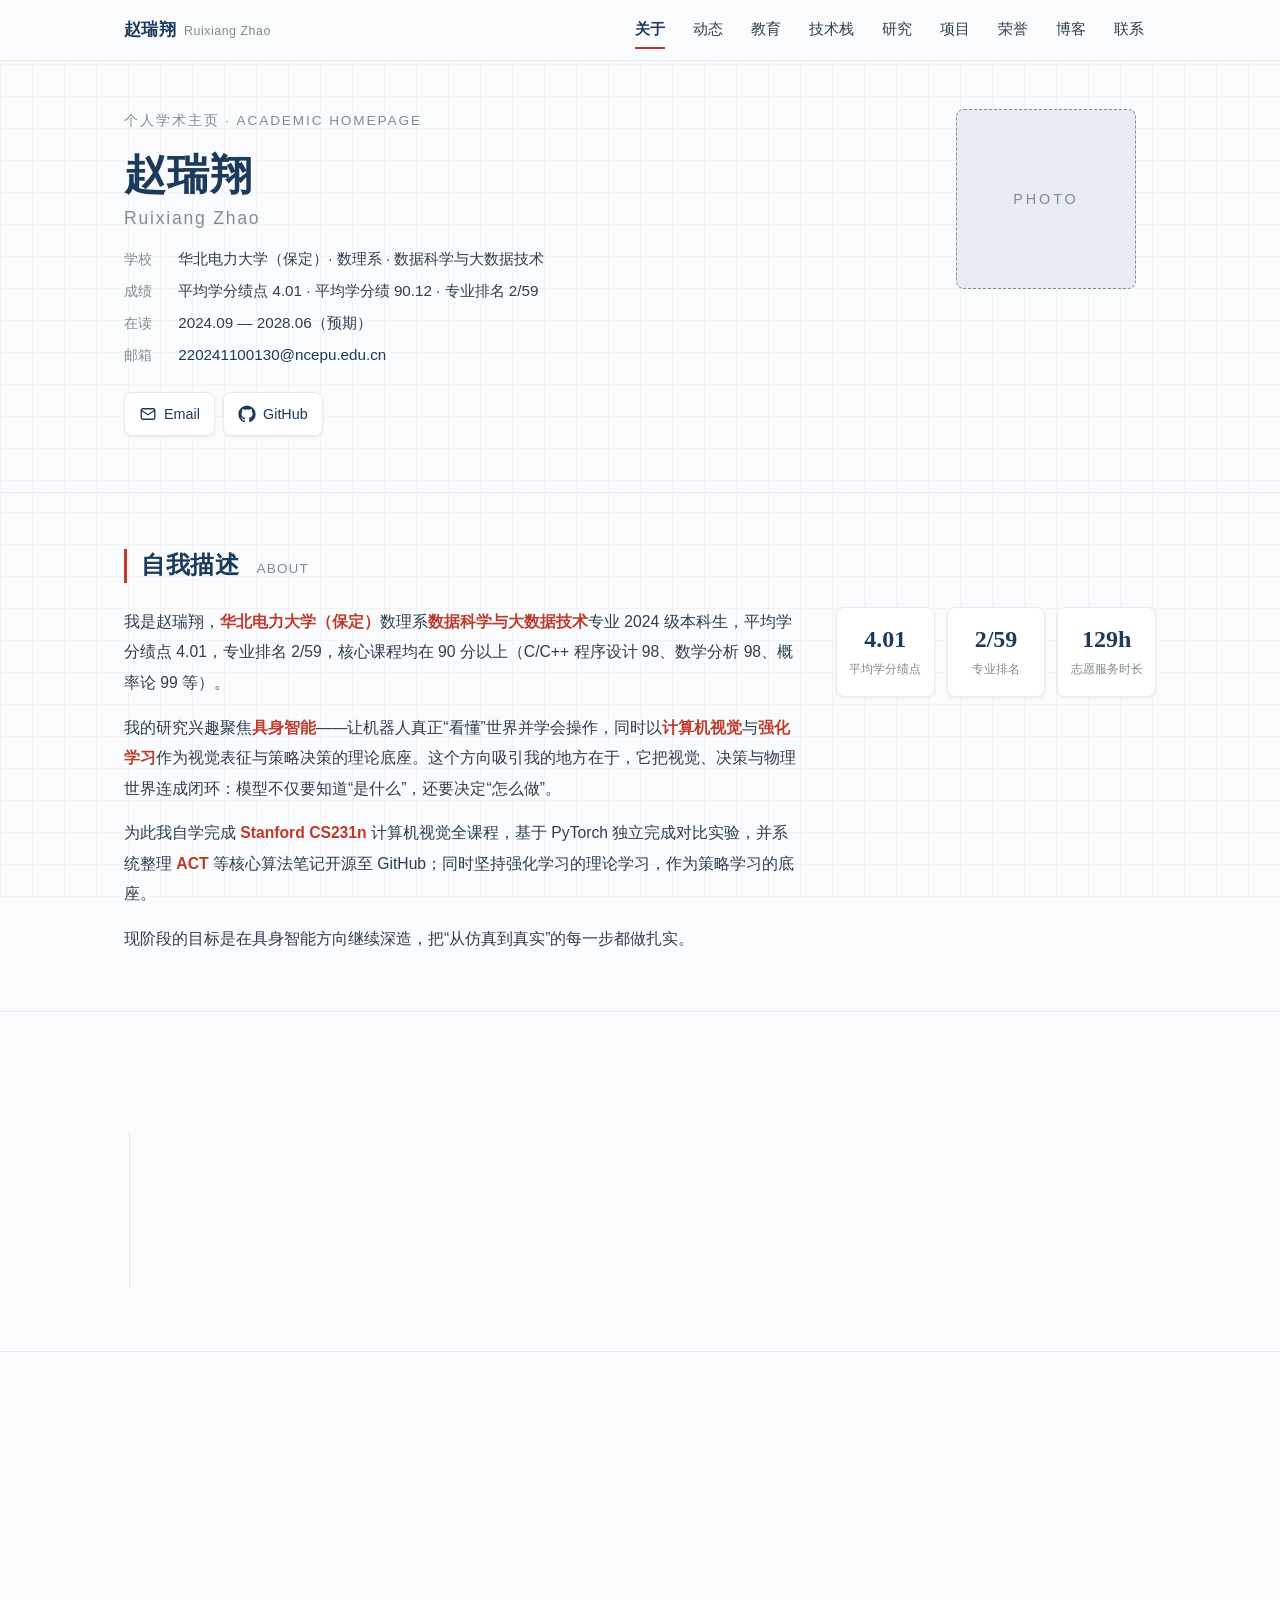
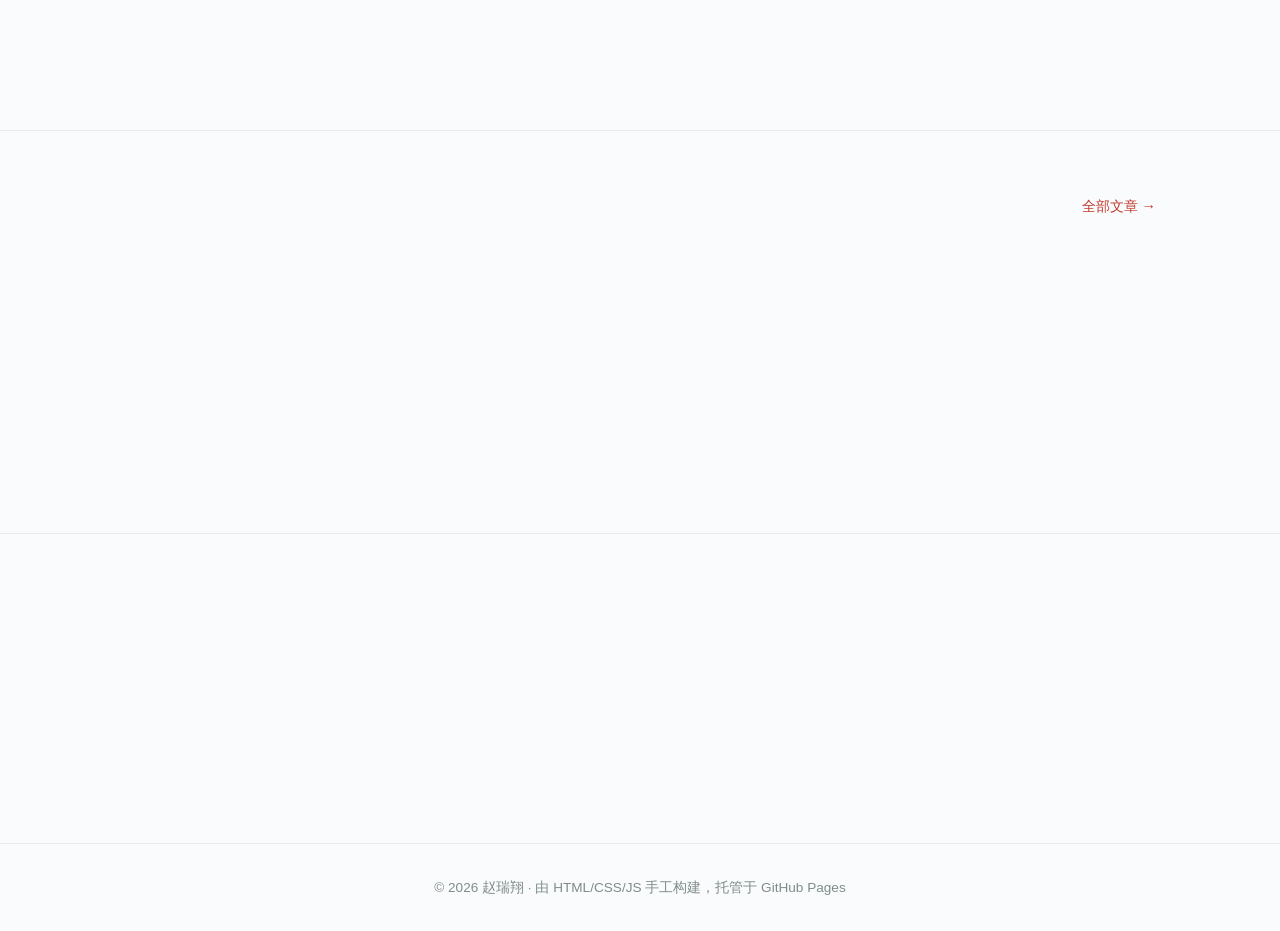
==== index.html @ b62f55d9 "move site to repo root" ====
<!DOCTYPE html>
<html lang="zh-CN">
<head>
  <meta charset="UTF-8">
  <meta http-equiv="Content-Security-Policy" content="default-src 'self'; script-src 'self'; style-src 'self' https://fonts.googleapis.com; font-src 'self' https://fonts.gstatic.com; img-src 'self' data:; connect-src 'self'; base-uri 'self'; form-action 'self'">
  <meta name="viewport" content="width=device-width, initial-scale=1.0">
  <title>赵瑞翔 · 个人学术主页</title>
  <meta name="description" content="赵瑞翔的个人学术主页：具身智能、计算机视觉与强化学习方向，华北电力大学（保定）数据科学与大数据技术。">
  <meta name="theme-color" content="#FAFBFC">
  <link rel="icon" href="favicon.svg" type="image/svg+xml">
  <link rel="preconnect" href="https://fonts.googleapis.com">
  <link rel="preconnect" href="https://fonts.gstatic.com" crossorigin>
  <link href="https://fonts.googleapis.com/css2?family=Noto+Serif+SC:wght@500;700&family=Inter:wght@400;500;600&family=JetBrains+Mono:wght@400;500&display=swap" rel="stylesheet">
  <link rel="stylesheet" href="css/style.css">
</head>
<body>

  <a class="skip-link" href="#main">跳到主要内容</a>

  <!-- 顶栏导航（吸顶） -->
  <header class="nav">
    <div class="container nav__inner">
      <a class="nav__brand" href="#home">赵瑞翔<span class="nav__brand-en">Ruixiang Zhao</span></a>
      <button class="nav__toggle" aria-label="打开菜单" aria-expanded="false" aria-controls="nav-links">
        <span class="nav__toggle-bar"></span>
        <span class="nav__toggle-bar"></span>
        <span class="nav__toggle-bar"></span>
      </button>
      <nav class="nav__links" id="nav-links" aria-label="主导航">
        <a href="#about" class="is-active">关于</a>
        <a href="#news">动态</a>
        <a href="#education">教育</a>
        <a href="#techstack">技术栈</a>
        <a href="#research">研究</a>
        <a href="#projects">项目</a>
        <a href="#honors">荣誉</a>
        <a href="blog.html">博客</a>
        <a href="#contact">联系</a>
      </nav>
    </div>
  </header>

  <main id="main">
    <!-- Hero / 页首 -->
    <section id="home" class="hero">
      <div class="container hero__grid">
        <div class="hero__main">
          <p class="hero__eyebrow">个人学术主页 · Academic Homepage</p>
          <h1 class="hero__name">赵瑞翔<span class="hero__name-en">Ruixiang Zhao</span></h1>
          <dl class="hero__facts">
            <div><dt>学校</dt><dd>华北电力大学（保定）· 数理系 · 数据科学与大数据技术</dd></div>
            <div><dt>成绩</dt><dd>平均学分绩点 4.01 · 平均学分绩 90.12 · 专业排名 2/59</dd></div>
            <div><dt>在读</dt><dd>2024.09 — 2028.06（预期）</dd></div>
            <div><dt>邮箱</dt><dd><a href="mailto:220241100130@ncepu.edu.cn">220241100130@ncepu.edu.cn</a></dd></div>
          </dl>
          <ul class="hero__links" aria-label="外部链接">
            <li><a href="mailto:220241100130@ncepu.edu.cn" aria-label="邮箱">
              <svg viewBox="0 0 24 24" width="18" height="18" fill="none" stroke="currentColor" stroke-width="1.8" stroke-linecap="round" stroke-linejoin="round" aria-hidden="true"><rect x="3" y="5" width="18" height="14" rx="2"/><path d="m3 7 9 6 9-6"/></svg>
              <span>Email</span></a></li>
            <li><a href="https://github.com/yourname" target="_blank" rel="noopener" aria-label="GitHub">
              <svg viewBox="0 0 24 24" width="18" height="18" fill="currentColor" aria-hidden="true"><path d="M12 .5A11.5 11.5 0 0 0 .5 12a11.5 11.5 0 0 0 7.86 10.93c.58.1.79-.25.79-.56v-2c-3.2.7-3.87-1.54-3.87-1.54-.53-1.33-1.28-1.69-1.28-1.69-1.05-.72.08-.7.08-.7 1.16.08 1.77 1.19 1.77 1.19 1.03 1.77 2.7 1.26 3.36.96.1-.75.4-1.26.73-1.55-2.55-.29-5.23-1.28-5.23-5.68 0-1.26.45-2.28 1.19-3.09-.12-.29-.52-1.46.11-3.05 0 0 .97-.31 3.18 1.18a11 11 0 0 1 5.8 0c2.2-1.49 3.17-1.18 3.17-1.18.63 1.59.23 2.76.11 3.05.74.81 1.19 1.83 1.19 3.09 0 4.41-2.69 5.38-5.25 5.67.41.36.78 1.05.78 2.12v3.14c0 .31.2.67.8.56A11.5 11.5 0 0 0 23.5 12 11.5 11.5 0 0 0 12 .5Z"/></svg>
              <span>GitHub</span></a></li>
          </ul>
        </div>
        <div class="hero__side">
          <div class="hero__avatar" role="img" aria-label="头像占位">
            <span>PHOTO</span>
          </div>
        </div>
      </div>
    </section>

    <!-- About 自我描述 -->
    <section id="about" class="section">
      <div class="container">
        <h2 class="section__title">自我描述 <span class="section__title-en">About</span></h2>
        <div class="about">
          <div class="about__text">
            <p>我是赵瑞翔，<strong>华北电力大学（保定）</strong>数理系<strong>数据科学与大数据技术</strong>专业 2024 级本科生，平均学分绩点 4.01，专业排名 2/59，核心课程均在 90 分以上（C/C++ 程序设计 98、数学分析 98、概率论 99 等）。</p>
            <p>我的研究兴趣聚焦<strong>具身智能</strong>——让机器人真正“看懂”世界并学会操作，同时以<strong>计算机视觉</strong>与<strong>强化学习</strong>作为视觉表征与策略决策的理论底座。这个方向吸引我的地方在于，它把视觉、决策与物理世界连成闭环：模型不仅要知道“是什么”，还要决定“怎么做”。</p>
            <p>为此我自学完成 <strong>Stanford CS231n</strong> 计算机视觉全课程，基于 PyTorch 独立完成对比实验，并系统整理 <strong>ACT</strong> 等核心算法笔记开源至 GitHub；同时坚持强化学习的理论学习，作为策略学习的底座。</p>
            <p>现阶段的目标是在具身智能方向继续深造，把“从仿真到真实”的每一步都做扎实。</p>
          </div>
          <dl class="about__stats" aria-label="数据亮点">
            <div class="about__stat">
              <dt>4.01</dt>
              <dd>平均学分绩点</dd>
            </div>
            <div class="about__stat">
              <dt>2/59</dt>
              <dd>专业排名</dd>
            </div>
            <div class="about__stat">
              <dt>129h</dt>
              <dd>志愿服务时长</dd>
            </div>
          </dl>
        </div>
      </div>
    </section>

    <!-- News 动态 -->
    <section id="news" class="section">
      <div class="container">
        <h2 class="section__title">动态 <span class="section__title-en">News</span></h2>
        <ol class="news">
          <li class="news__item">
            <time class="news__time" datetime="2026-05">2026.05</time>
            <p class="news__text">开始具身智能方向系统学习，整理 ACT 等核心算法笔记并开源</p>
          </li>
          <li class="news__item">
            <time class="news__time" datetime="2026-05">2026.05</time>
            <p class="news__text">完成 MNIST 神经网络 vs ViT 数据增强策略对比研究</p>
          </li>
          <li class="news__item">
            <time class="news__time" datetime="2026-05">2026.05</time>
            <p class="news__text">完成开源组织 Git 协作专项培训</p>
          </li>
          <li class="news__item">
            <time class="news__time" datetime="2024-09">2024.09</time>
            <p class="news__text">入学华北电力大学 数据科学与大数据技术专业</p>
          </li>
        </ol>
      </div>
    </section>

    <!-- Education 教育经历 -->
    <section id="education" class="section">
      <div class="container">
        <h2 class="section__title">教育经历 <span class="section__title-en">Education</span></h2>
        <div class="edu card">
          <!-- 校徽图像格：替换为 images/logo.png（校徽图片） -->
          <div class="edu__logo" role="img" aria-label="校徽占位">
            <span>LOGO</span>
          </div>
          <div class="edu__body">
            <div class="edu__head">
              <h3 class="edu__school">华北电力大学（保定）· 数理系 · 数据科学与大数据技术</h3>
              <p class="edu__meta">2024.09 – 2028.06（预期）· 绩点 4.01 · 均分 90.12 · 排名 2/59</p>
            </div>
            <ul class="edu__courses" aria-label="核心课程成绩">
              <li>C/C++程序设计 98</li>
              <li>数学分析(1) 98</li>
              <li>离散数学 97</li>
              <li>概率论 99</li>
              <li>数据结构与算法 92</li>
              <li>线性规划 95</li>
            </ul>
          </div>
        </div>
      </div>
    </section>

    <!-- Tech Stack 技术栈 -->
    <section id="techstack" class="section">
      <div class="container">
        <h2 class="section__title">技术栈 <span class="section__title-en">Tech Stack</span></h2>
        <div class="tech">
          <div class="tech__group">
            <h3 class="tech__group-title">语言 <span>Languages</span></h3>
            <p class="tech__items">Python · C++</p>
          </div>
          <div class="tech__group">
            <h3 class="tech__group-title">框架 <span>Frameworks</span></h3>
            <p class="tech__items">PyTorch</p>
          </div>
          <div class="tech__group">
            <h3 class="tech__group-title">工具 <span>Tools</span></h3>
            <p class="tech__items">Git · Linux · Tmux · Docker</p>
          </div>
        </div>
      </div>
    </section>

    <!-- Research 研究方向 -->
    <section id="research" class="section">
      <div class="container">
        <h2 class="section__title">研究方向 <span class="section__title-en">Research</span></h2>
        <div class="blocks">
          <div class="block">
            <h3 class="block__title">具身智能<span class="block__title-en">Embodied AI</span></h3>
            <p class="block__text">机器人控制与操作策略学习，跟进 ACT 等核心算法，关注仿真到真实的落地。</p>
          </div>
          <div class="block">
            <h3 class="block__title">计算机视觉<span class="block__title-en">Computer Vision</span></h3>
            <p class="block__text">ViT 与视觉表征学习，完成 CS231n 系统学习与小样本对比实验。</p>
          </div>
          <div class="block">
            <h3 class="block__title">强化学习<span class="block__title-en">Reinforcement Learning</span></h3>
            <p class="block__text">序贯决策与控制基础，作为具身智能策略学习的理论底座。</p>
          </div>
        </div>
      </div>
    </section>

    <!-- Projects 项目 -->
    <section id="projects" class="section">
      <div class="container">
        <h2 class="section__title">项目 <span class="section__title-en">Projects</span></h2>
        <div class="blocks">
          <div class="block">
            <h3 class="block__title">具身智能自主学习与开源实践</h3>
            <p class="block__text">独立跟进领域前沿，整理 ACT 等核心算法的原理笔记与代码复现，开源至个人仓库。</p>
            <p class="block__tags">具身智能 · ACT · 开源</p>
          </div>
          <div class="block">
            <h3 class="block__title">MNIST 神经网络 vs ViT 数据增强对比研究</h3>
            <p class="block__text">基于 PyTorch 构建三组对照数据集，系统对比传统神经网络与 ViT 在不同数据增强策略下的性能、收敛与鲁棒性。</p>
            <p class="block__tags">PyTorch · ViT · 数据增强</p>
          </div>
        </div>
      </div>
    </section>

    <!-- Honors 荣誉 -->
    <section id="honors" class="section">
      <div class="container">
        <h2 class="section__title">荣誉奖项 <span class="section__title-en">Honors</span></h2>
        <ul class="honors">
          <li class="honors__item"><span class="honors__year">2026</span>中车杯 国家三等奖</li>
          <li class="honors__item"><span class="honors__year">2026</span>全国大学生数学竞赛（数学类）省级二等奖</li>
          <li class="honors__item"><span class="honors__year">2025</span>校级二等奖学金</li>
          <li class="honors__item"><span class="honors__year">2025</span>校级三好学生</li>
          <li class="honors__item"><span class="honors__year">2025</span>校级志愿服务先进个人（累计志愿时长 129 小时）</li>
        </ul>
      </div>
    </section>

    <!-- Blog 博客入口 -->
    <section id="blog-entry" class="section">
      <div class="container">
        <div class="section__head">
          <h2 class="section__title">博客 <span class="section__title-en">Blog</span></h2>
          <a class="section__more" href="blog.html">全部文章 →</a>
        </div>
        <div class="grid grid--3" id="blog-cards">
          <!-- 由 js/blog.js 读取 posts/index.json 渲染前 3 篇 -->
          <p class="blog-loading">正在加载文章…</p>
        </div>
      </div>
    </section>

    <!-- Contact 联系 -->
    <section id="contact" class="section">
      <div class="container">
        <h2 class="section__title">联系方式 <span class="section__title-en">Contact</span></h2>
        <div class="contact">
          <ul class="contact__list">
            <li class="contact__item">
              <svg viewBox="0 0 24 24" width="18" height="18" fill="none" stroke="currentColor" stroke-width="1.8" stroke-linecap="round" stroke-linejoin="round" aria-hidden="true"><rect x="3" y="5" width="18" height="14" rx="2"/><path d="m3 7 9 6 9-6"/></svg>
              <a href="mailto:220241100130@ncepu.edu.cn">220241100130@ncepu.edu.cn</a>
              <span class="contact__hint">主邮箱</span>
            </li>
            <li class="contact__item">
              <svg viewBox="0 0 24 24" width="18" height="18" fill="none" stroke="currentColor" stroke-width="1.8" stroke-linecap="round" stroke-linejoin="round" aria-hidden="true"><rect x="3" y="5" width="18" height="14" rx="2"/><path d="m3 7 9 6 9-6"/></svg>
              <a href="mailto:2529649711@qq.com">2529649711@qq.com</a>
              <span class="contact__hint">备用邮箱</span>
            </li>
            <li class="contact__item">
              <svg viewBox="0 0 24 24" width="18" height="18" fill="currentColor" aria-hidden="true"><path d="M12 .5A11.5 11.5 0 0 0 .5 12a11.5 11.5 0 0 0 7.86 10.93c.58.1.79-.25.79-.56v-2c-3.2.7-3.87-1.54-3.87-1.54-.53-1.33-1.28-1.69-1.28-1.69-1.05-.72.08-.7.08-.7 1.16.08 1.77 1.19 1.77 1.19 1.03 1.77 2.7 1.26 3.36.96.1-.75.4-1.26.73-1.55-2.55-.29-5.23-1.28-5.23-5.68 0-1.26.45-2.28 1.19-3.09-.12-.29-.52-1.46.11-3.05 0 0 .97-.31 3.18 1.18a11 11 0 0 1 5.8 0c2.2-1.49 3.17-1.18 3.17-1.18.63 1.59.23 2.76.11 3.05.74.81 1.19 1.83 1.19 3.09 0 4.41-2.69 5.38-5.25 5.67.41.36.78 1.05.78 2.12v3.14c0 .31.2.67.8.56A11.5 11.5 0 0 0 23.5 12 11.5 11.5 0 0 0 12 .5Z"/></svg>
              <a href="https://github.com/yourname" target="_blank" rel="noopener">github.com/yourname</a>
              <span class="contact__hint">GitHub</span>
            </li>
          </ul>
        </div>
      </div>
    </section>
  </main>

  <footer class="footer">
    <div class="container">
      <p>© 2026 赵瑞翔 · 由 HTML/CSS/JS 手工构建，托管于 GitHub Pages</p>
    </div>
  </footer>

  <button class="to-top" aria-label="回到顶部" hidden>
    <svg viewBox="0 0 24 24" width="18" height="18" fill="none" stroke="currentColor" stroke-width="2" stroke-linecap="round" stroke-linejoin="round" aria-hidden="true"><path d="M12 19V5"/><path d="m5 12 7-7 7 7"/></svg>
  </button>

  <script src="js/main.js" defer></script>
  <script src="js/blog.js" defer></script>
</body>
</html>
---- css/style.css ----
/* ============================================================
   赵瑞翔 · 个人学术主页 · 全站唯一样式文件
   规格依据：要求.md 第 4 节（配色/字体/布局/动效/响应式）
   ============================================================ */

/* ---------- 变量 ---------- */
:root {
  /* 配色（严格使用，禁止硬编码散落野颜色） */
  --color-primary: #1B3A5C;    /* 主色·藏青：标题、导航、页脚 */
  --color-accent:  #C0392B;    /* 强调·砖红：关键词高亮、链接悬停，仅小面积 */
  --color-text:    #2C3E50;    /* 正文 */
  --color-muted:   #7F8C8D;    /* 次要文字、英文副标题 */
  --color-bg:      #FAFBFC;    /* 页面背景 */
  --color-card:    #FFFFFF;    /* 卡片背景 */
  --color-border:  #E5EAF0;    /* 描边/分隔线 */

  /* 字体 */
  --font-display: "Noto Serif SC", "Source Han Serif SC", serif;
  --font-body:    "PingFang SC", "Microsoft YaHei", sans-serif;
  --font-latin:   "Inter", "Helvetica Neue", Arial, sans-serif;
  --font-mono:    "JetBrains Mono", monospace;

  /* 布局常量 */
  --container: 1080px;
  --section-gap: 56px;
  --radius: 8px;
  --shadow-card: 0 1px 3px rgba(27, 58, 92, .08);
  --shadow-card-hover: 0 4px 14px rgba(27, 58, 92, .12);

  /* 补充色（统一管理，禁止散落硬编码） */
  --color-avatar-bg: #E8EDF3;  /* 头像占位背景 */
  --color-code-bg:   #1B2A3A;  /* 代码块背景 */
  --color-code-text: #DCE6F0;  /* 代码块文字 */

  /* 动效曲线（高质量缓动，替代默认 ease） */
  --ease-out: cubic-bezier(0.22, 1, 0.36, 1);
}

/* ---------- 重置 ---------- */
*, *::before, *::after { box-sizing: border-box; }

html {
  scroll-behavior: smooth;
}

body {
  margin: 0;
  font-family: var(--font-body);
  color: var(--color-text);
  background-color: var(--color-bg);
  line-height: 1.7;
  font-size: 16px;
  -webkit-font-smoothing: antialiased;
}

/* 签名元素 1：全页稿纸网格背景（双层 linear-gradient，32px 格，极淡） */
body::before {
  content: "";
  position: fixed;
  inset: 0;
  z-index: -1;
  pointer-events: none;
  background-image:
    linear-gradient(rgba(27, 58, 92, .04) 1px, transparent 1px),
    linear-gradient(90deg, rgba(27, 58, 92, .04) 1px, transparent 1px);
  background-size: 32px 32px;
}

h1, h2, h3, p, dl, ol, ul, figure {
  margin: 0;
}

ol, ul {
  padding: 0;
  list-style: none;
}

a {
  color: var(--color-primary);
  text-decoration: none;
  transition: color .2s;
}

a:hover {
  color: var(--color-accent);
}

img, svg {
  vertical-align: middle;
}

::selection {
  background: rgba(192, 57, 43, .18);
}

/* 键盘焦点：清晰可见的藏青描边 */
:focus-visible {
  outline: 2px solid var(--color-primary);
  outline-offset: 2px;
  border-radius: 2px;
}

/* ---------- 布局容器 ---------- */
.container {
  max-width: var(--container);
  margin: 0 auto;
  padding: 0 24px;
}

/* 锚点滚动时不被吸顶导航遮挡 */
.section {
  scroll-margin-top: 64px;
}

/* 移动端交互：消除双击缩放延迟与点击高亮 */
a, button {
  touch-action: manipulation;
  -webkit-tap-highlight-color: transparent;
}

/* ---------- 跳转主内容链接（键盘用户） ---------- */
.skip-link {
  position: absolute;
  top: -48px;
  left: 12px;
  z-index: 200;
  padding: 8px 16px;
  background: var(--color-primary);
  color: var(--color-bg);
  border-radius: 0 0 6px 6px;
  font-size: .9rem;
  transition: top .2s;
}

.skip-link:focus-visible {
  top: 0;
  outline-offset: 0;
}

/* ---------- 导航 ---------- */
.nav {
  position: sticky;
  top: 0;
  z-index: 100;
  background: rgba(250, 251, 252, .85);
  -webkit-backdrop-filter: blur(8px);
  backdrop-filter: blur(8px);
  border-bottom: 1px solid var(--color-border);
}

.nav__inner {
  display: flex;
  align-items: center;
  justify-content: space-between;
  min-height: 60px;
}

.nav__brand {
  font-family: var(--font-display);
  font-weight: 700;
  font-size: 1.05rem;
  color: var(--color-primary);
  letter-spacing: .02em;
}

.nav__brand:hover {
  color: var(--color-primary);
}

.nav__brand-en {
  margin-left: 8px;
  font-family: var(--font-latin);
  font-weight: 500;
  font-size: .78rem;
  color: var(--color-muted);
  letter-spacing: .04em;
}

.nav__links {
  display: flex;
  gap: 4px;
}

.nav__links a {
  position: relative;
  padding: 10px 12px;
  font-size: .92rem;
  color: var(--color-text);
  border-radius: 4px;
  /* 触控目标不小于 44px */
  min-height: 44px;
  display: inline-flex;
  align-items: center;
}

.nav__links a:hover {
  color: var(--color-primary);
  background: rgba(27, 58, 92, .05);
}

.nav__links a.is-active {
  color: var(--color-primary);
  font-weight: 600;
}

/* 当前区块：底部 2px 砖红指示条 */
.nav__links a.is-active::after {
  content: "";
  position: absolute;
  left: 12px;
  right: 12px;
  bottom: 4px;
  height: 2px;
  background: var(--color-accent);
}

/* 汉堡按钮（默认隐藏，移动端显示） */
.nav__toggle {
  display: none;
  flex-direction: column;
  justify-content: center;
  gap: 5px;
  width: 44px;
  height: 44px;
  padding: 10px;
  background: none;
  border: none;
  cursor: pointer;
}

.nav__toggle-bar {
  display: block;
  height: 2px;
  background: var(--color-primary);
  border-radius: 1px;
  transition: transform .2s, opacity .2s;
}

.nav__toggle[aria-expanded="true"] .nav__toggle-bar:nth-child(1) {
  transform: translateY(7px) rotate(45deg);
}

.nav__toggle[aria-expanded="true"] .nav__toggle-bar:nth-child(2) {
  opacity: 0;
}

.nav__toggle[aria-expanded="true"] .nav__toggle-bar:nth-child(3) {
  transform: translateY(-7px) rotate(-45deg);
}

/* ---------- Hero ---------- */
.hero {
  padding: 48px 0 56px;
}

.hero__grid {
  display: grid;
  grid-template-columns: 1fr 220px;
  gap: 40px;
  align-items: start;
}

.hero__eyebrow {
  font-family: var(--font-latin);
  font-size: .85rem;
  letter-spacing: .14em;
  text-transform: uppercase;
  color: var(--color-muted);
  margin-bottom: 18px;
}

.hero__name {
  font-family: var(--font-display);
  font-weight: 700;
  font-size: 2.6rem;
  line-height: 1.25;
  color: var(--color-primary);
  letter-spacing: .02em;
  margin-bottom: 16px;
}

.hero__name-en {
  display: block;
  margin-top: 6px;
  font-family: var(--font-latin);
  font-weight: 500;
  font-size: 1.1rem;
  letter-spacing: .1em;
  color: var(--color-muted);
}

.hero__facts {
  display: grid;
  gap: 6px;
  margin-bottom: 24px;
  font-size: .95rem;
}

.hero__facts div {
  display: flex;
  gap: 12px;
}

.hero__facts dt {
  flex: none;
  width: 3em;
  color: var(--color-muted);
  font-size: .88rem;
  padding-top: 2px;
}

.hero__facts dd {
  margin: 0;
}

.hero__links {
  display: flex;
  gap: 8px;
  flex-wrap: wrap;
}

.hero__links a {
  display: inline-flex;
  align-items: center;
  gap: 7px;
  padding: 9px 14px;
  min-height: 44px;
  border: 1px solid var(--color-border);
  border-radius: var(--radius);
  background: var(--color-card);
  font-size: .9rem;
  color: var(--color-primary);
  box-shadow: var(--shadow-card);
  transition: transform .25s var(--ease-out), box-shadow .25s var(--ease-out), border-color .25s var(--ease-out), color .2s var(--ease-out);
}

.hero__links a:hover {
  color: var(--color-accent);
  border-color: rgba(192, 57, 43, .4);
  transform: translateY(-2px);
  box-shadow: var(--shadow-card-hover);
}

.hero__links a:active {
  transform: translateY(0) scale(.98);
}

.hero__side {
  display: flex;
  flex-direction: column;
  align-items: center;
}

/* 头像占位（用户后续替换为 images/avatar.jpg） */
.hero__avatar {
  width: 180px;
  height: 180px;
  display: flex;
  align-items: center;
  justify-content: center;
  background: var(--color-avatar-bg);
  border: 1px dashed var(--color-muted);
  border-radius: var(--radius);
  color: var(--color-muted);
  font-family: var(--font-latin);
  font-size: .9rem;
  letter-spacing: .2em;
}

/* ---------- 通用区块 ---------- */
.section {
  padding: var(--section-gap) 0;
  border-top: 1px solid var(--color-border);
}

.section__head {
  display: flex;
  align-items: baseline;
  justify-content: space-between;
  gap: 16px;
  margin-bottom: 32px;
}

.section__title {
  font-family: var(--font-display);
  font-weight: 700;
  font-size: 1.5rem;
  color: var(--color-primary);
  letter-spacing: .03em;
  margin-bottom: 24px;
  padding-left: 14px;
  border-left: 3px solid var(--color-accent);
  line-height: 1.4;
}

.section__title-en {
  margin-left: 10px;
  font-family: var(--font-latin);
  font-weight: 500;
  font-size: .85rem;
  letter-spacing: .08em;
  color: var(--color-muted);
  text-transform: uppercase;
}

.section__head .section__title {
  margin-bottom: 0;
}

.section__more {
  font-size: .9rem;
  color: var(--color-accent);
  white-space: nowrap;
}

.section__more:hover {
  text-decoration: underline;
}

/* ---------- 卡片 ---------- */
.card {
  background: var(--color-card);
  border: 1px solid var(--color-border);
  border-radius: var(--radius);
  box-shadow: var(--shadow-card);
}

/* ---------- 分隔线列表块（Research/Projects，参考 tianxingchen 文字排版） ---------- */
.blocks {
  display: grid;
}

/* 项目块间距：稍微拉开（避免上下紧贴） */
.block {
  padding: 26px 0;
  border-bottom: 1px solid var(--color-border);
}

.block:last-child {
  border-bottom: none;
}

.block__title {
  font-family: var(--font-display);
  font-weight: 700;
  font-size: 1.12rem;
  color: var(--color-primary);
  margin-bottom: 8px;
}

.block__title-en {
  margin-left: 10px;
  font-family: var(--font-latin);
  font-weight: 500;
  font-size: .8rem;
  letter-spacing: .06em;
  color: var(--color-muted);
  text-transform: uppercase;
}

.block__text {
  font-size: .95rem;
  line-height: 1.85;
  color: var(--color-text);
  margin-bottom: 12px;
}

.block__text:last-child {
  margin-bottom: 0;
}

.grid {
  display: grid;
  gap: 20px;
}

.grid--3 {
  grid-template-columns: repeat(3, 1fr);
}

.grid--2 {
  grid-template-columns: repeat(2, 1fr);
}

/* ---------- About 关于我 ---------- */
.about {
  display: grid;
  grid-template-columns: 1fr 320px;
  gap: 40px;
  align-items: start;
}

.about__text p {
  font-size: .98rem;
  line-height: 1.95;
  margin-bottom: 14px;
}

.about__text p:last-child {
  margin-bottom: 0;
}

.about__text strong {
  color: var(--color-accent);
  font-weight: 600;
}

.about__stats {
  display: grid;
  grid-template-columns: repeat(3, 1fr);
  gap: 12px;
  margin: 0;
}

.about__stat {
  padding: 16px 10px;
  background: var(--color-card);
  border: 1px solid var(--color-border);
  border-radius: var(--radius);
  box-shadow: var(--shadow-card);
  text-align: center;
  transition: transform .25s var(--ease-out), box-shadow .25s var(--ease-out);
}

.about__stat:hover {
  transform: translateY(-2px);
  box-shadow: var(--shadow-card-hover);
}

.about__stat dt {
  font-family: var(--font-display);
  font-weight: 700;
  font-size: 1.5rem;
  color: var(--color-primary);
  line-height: 1.3;
}

.about__stat dd {
  margin: 4px 0 0;
  font-size: .78rem;
  color: var(--color-muted);
}

/* ---------- News 时间线 ---------- */
.news {
  position: relative;
  padding-left: 22px;
}

/* 竖向时间线 */
.news::before {
  content: "";
  position: absolute;
  left: 5px;
  top: 6px;
  bottom: 6px;
  width: 1px;
  background: var(--color-border);
}

.news__item {
  position: relative;
  display: flex;
  align-items: baseline;
  gap: 20px;
  padding: 8px 0;
}

/* 砖红小圆点 */
.news__item::before {
  content: "";
  position: absolute;
  left: -22px;
  top: 18px;
  width: 11px;
  height: 11px;
  border-radius: 50%;
  background: var(--color-accent);
  border: 2px solid var(--color-bg);
}

.news__time {
  flex: none;
  width: 64px;
  font-family: var(--font-mono);
  font-size: .85rem;
  color: var(--color-accent);
  font-weight: 500;
}

.news__text {
  font-size: .97rem;
}

/* ---------- Education ---------- */
.edu {
  padding: 32px;
  display: grid;
  grid-template-columns: 120px 1fr;
  gap: 28px;
  align-items: start;
}

/* 校徽图像格（用户后续替换为 images/logo.png） */
.edu__logo {
  width: 120px;
  height: 120px;
  display: flex;
  align-items: center;
  justify-content: center;
  background: var(--color-avatar-bg);
  border: 1px dashed var(--color-muted);
  border-radius: var(--radius);
  color: var(--color-muted);
  font-family: var(--font-latin);
  font-size: .8rem;
  letter-spacing: .18em;
}

.edu__body {
  min-width: 0;
}

.edu__head {
  margin-bottom: 18px;
}

.edu__school {
  font-family: var(--font-display);
  font-weight: 700;
  font-size: 1.15rem;
  color: var(--color-primary);
  margin-bottom: 6px;
}

.edu__meta {
  font-size: .9rem;
  color: var(--color-muted);
}

.edu__courses {
  display: flex;
  flex-wrap: wrap;
  gap: 10px;
}

/* 课程成绩：mono 字体小圆角矩形 */
.edu__courses li {
  font-family: var(--font-mono);
  font-size: .8rem;
  padding: 3px 10px;
  border: 1px solid var(--color-border);
  border-radius: 6px;
  background: var(--color-bg);
  color: var(--color-primary);
}

/* 项目关键词：纯文字分隔（无边框，参考 tianxingchen 排版） */
.block__tags {
  font-family: var(--font-mono);
  font-size: .82rem;
  color: var(--color-muted);
  letter-spacing: .02em;
}

/* ---------- Tech Stack 技术栈 ---------- */
.tech {
  display: grid;
  grid-template-columns: repeat(3, 1fr);
  gap: 24px;
}

/* 技术栈条目：纯文字分隔（无边框无底色） */
.tech__items {
  font-family: var(--font-mono);
  font-size: .92rem;
  color: var(--color-text);
  line-height: 1.9;
}

.tech__group-title {
  font-family: var(--font-mono);
  font-size: .82rem;
  font-weight: 500;
  color: var(--color-accent);
  letter-spacing: .08em;
  margin-bottom: 14px;
}

.tech__group-title span {
  margin-left: 8px;
  font-size: .72rem;
  color: var(--color-muted);
  text-transform: uppercase;
  letter-spacing: .1em;
}

/* ---------- Honors ---------- */
.honors {
  display: grid;
  gap: 10px;
}

.honors__item {
  display: flex;
  align-items: baseline;
  gap: 20px;
  font-size: .97rem;
  padding: 4px 0;
}

.honors__year {
  flex: none;
  width: 56px;
  font-family: var(--font-mono);
  font-size: .85rem;
  color: var(--color-muted);
}

/* ---------- 博客卡片 ---------- */
.blog-card {
  display: flex;
  flex-direction: column;
  padding: 24px;
  background: var(--color-card);
  border: 1px solid var(--color-border);
  border-radius: var(--radius);
  box-shadow: var(--shadow-card);
  transition: transform .25s var(--ease-out), box-shadow .25s var(--ease-out);
}

.blog-card:hover {
  transform: translateY(-2px);
  box-shadow: var(--shadow-card-hover);
}

.blog-card__title {
  font-family: var(--font-display);
  font-weight: 700;
  font-size: 1.05rem;
  line-height: 1.5;
  color: var(--color-primary);
  margin-bottom: 8px;
}

.blog-card__title a {
  color: inherit;
}

.blog-card__title a:hover {
  color: var(--color-accent);
}

.blog-card__date {
  font-family: var(--font-mono);
  font-size: .78rem;
  color: var(--color-muted);
  margin-bottom: 10px;
}

.blog-card__summary {
  font-size: .9rem;
  line-height: 1.75;
  color: var(--color-text);
  margin-bottom: 14px;
  flex-grow: 1;
}

.blog-card__tags {
  display: flex;
  flex-wrap: wrap;
  gap: 8px;
}

.blog-card__tags {
  display: flex;
  flex-wrap: wrap;
  gap: 2px 0;
  font-family: var(--font-mono);
  font-size: .75rem;
  color: var(--color-muted);
}

.blog-card__tags li {
  padding: 0;
  border: none;
  background: none;
  color: var(--color-muted);
}

.blog-card__tags li + li::before {
  content: "· ";
}

.blog-loading,
.blog-error,
.blog-empty {
  grid-column: 1 / -1;
  color: var(--color-muted);
  font-size: .92rem;
}

/* ---------- Contact ---------- */
.contact__list {
  display: grid;
  gap: 6px;
}

.contact__item {
  display: flex;
  align-items: center;
  gap: 12px;
  padding: 8px 0;
  color: var(--color-primary);
  font-size: .97rem;
}

.contact__item svg {
  flex: none;
  color: var(--color-primary);
}

.contact__item a:hover {
  color: var(--color-accent);
}

.contact__hint {
  margin-left: auto;
  font-size: .8rem;
  color: var(--color-muted);
}

/* ---------- 页脚 ---------- */
.footer {
  border-top: 1px solid var(--color-border);
  padding: 32px 0;
}

.footer p {
  font-size: .85rem;
  color: var(--color-muted);
  text-align: center;
}

/* ---------- 回到顶部 ---------- */
.to-top[hidden] {
  display: none;
}

.to-top {
  position: fixed;
  right: 24px;
  bottom: 24px;
  width: 44px;
  height: 44px;
  display: flex;
  align-items: center;
  justify-content: center;
  border: 1px solid var(--color-border);
  border-radius: var(--radius);
  background: var(--color-card);
  color: var(--color-primary);
  cursor: pointer;
  box-shadow: var(--shadow-card);
  opacity: 0;
  transform: translateY(8px);
  transition: opacity .25s var(--ease-out), transform .25s var(--ease-out), box-shadow .2s;
  z-index: 90;
}

.to-top.is-visible {
  opacity: 1;
  transform: translateY(0);
}

.to-top:hover {
  box-shadow: var(--shadow-card-hover);
  color: var(--color-accent);
}

.to-top:active {
  transform: scale(.96);
}

/* ---------- 博客页/文章页通用 ---------- */
.page-head {
  padding: 56px 0 32px;
}

.page-head__title {
  font-family: var(--font-display);
  font-weight: 700;
  font-size: 1.9rem;
  color: var(--color-primary);
  margin-bottom: 8px;
}

.page-head__sub {
  font-size: .92rem;
  color: var(--color-muted);
}

.back-link {
  display: inline-flex;
  align-items: center;
  gap: 6px;
  font-size: .9rem;
  color: var(--color-accent);
  min-height: 44px;
}

.back-link:hover {
  text-decoration: underline;
}

/* 文章正文排版 */
.post {
  background: var(--color-card);
  border: 1px solid var(--color-border);
  border-radius: var(--radius);
  box-shadow: var(--shadow-card);
  padding: 40px 44px;
  margin-bottom: 40px;
}

.post__title {
  font-family: var(--font-display);
  font-weight: 700;
  font-size: 1.7rem;
  line-height: 1.4;
  color: var(--color-primary);
  margin-bottom: 8px;
}

.post__meta {
  font-family: var(--font-mono);
  font-size: .82rem;
  color: var(--color-muted);
  margin-bottom: 24px;
  padding-bottom: 20px;
  border-bottom: 1px solid var(--color-border);
}

.post__body {
  font-size: .98rem;
  line-height: 1.9;
}

.post__body h2 {
  font-family: var(--font-display);
  font-weight: 700;
  font-size: 1.3rem;
  color: var(--color-primary);
  margin: 32px 0 14px;
}

.post__body h3 {
  font-family: var(--font-display);
  font-weight: 700;
  font-size: 1.1rem;
  color: var(--color-primary);
  margin: 24px 0 10px;
}

.post__body p {
  margin-bottom: 16px;
}

.post__body ul,
.post__body ol {
  margin: 0 0 16px;
  padding-left: 24px;
  list-style: disc;
}

.post__body ol {
  list-style: decimal;
}

.post__body li {
  margin-bottom: 6px;
}

.post__body a {
  color: var(--color-accent);
  border-bottom: 1px solid rgba(192, 57, 43, .35);
}

.post__body a:hover {
  border-bottom-color: var(--color-accent);
}

.post__body code {
  font-family: var(--font-mono);
  font-size: .86em;
  background: rgba(27, 58, 92, .06);
  padding: 2px 6px;
  border-radius: 4px;
}

.post__body pre {
  background: var(--color-code-bg);
  border-radius: var(--radius);
  padding: 18px 20px;
  overflow-x: auto;
  margin-bottom: 16px;
}

.post__body pre code {
  background: none;
  padding: 0;
  color: var(--color-code-text);
  font-size: .86rem;
  line-height: 1.7;
}

.post__body blockquote {
  margin: 0 0 16px;
  padding: 4px 18px;
  border-left: 3px solid var(--color-accent);
  color: var(--color-muted);
}

.post__body table {
  width: 100%;
  border-collapse: collapse;
  margin-bottom: 16px;
  font-size: .9rem;
}

.post__body th,
.post__body td {
  border: 1px solid var(--color-border);
  padding: 8px 12px;
  text-align: left;
}

.post__body th {
  background: var(--color-bg);
  font-weight: 600;
  color: var(--color-primary);
}

.post__body img {
  max-width: 100%;
  border-radius: var(--radius);
}

.post-not-found {
  padding: 60px 24px;
  text-align: center;
  color: var(--color-muted);
}

.post-not-found a {
  color: var(--color-accent);
}

/* ---------- 滚动渐显（IntersectionObserver 加类，--d 控制 stagger 延迟） ---------- */
.reveal {
  opacity: 0;
  transform: translateY(14px);
  filter: blur(3px);
  transition: opacity .45s var(--ease-out), transform .45s var(--ease-out), filter .45s var(--ease-out);
  transition-delay: var(--d, 0ms);
}

.reveal.is-visible {
  opacity: 1;
  transform: translateY(0);
  filter: blur(0);
}

/* ---------- 动效开关：用户系统要求减少动效时全部关闭 ---------- */
@media (prefers-reduced-motion: reduce) {
  html {
    scroll-behavior: auto;
  }

  *, *::before, *::after {
    transition: none !important;
    animation: none !important;
  }

  .reveal {
    opacity: 1;
    transform: none;
    filter: none;
  }
}

/* ---------- 响应式 ---------- */
@media (max-width: 768px) {
  :root {
    --section-gap: 44px;
  }

  .nav__toggle {
    display: flex;
  }

  .nav__links {
    display: none;
    position: absolute;
    top: 60px;
    left: 0;
    right: 0;
    flex-direction: column;
    gap: 0;
    background: rgba(250, 251, 252, .97);
    -webkit-backdrop-filter: blur(8px);
    backdrop-filter: blur(8px);
    border-bottom: 1px solid var(--color-border);
    padding: 8px 24px 16px;
  }

  .nav__links.is-open {
    display: flex;
  }

  .nav__links a {
    padding: 12px 4px;
    border-bottom: 1px solid var(--color-border);
  }

  .nav__links a:last-child {
    border-bottom: none;
  }

  .nav__links a.is-active::after {
    left: 4px;
    right: auto;
    bottom: 6px;
    width: 2px;
    height: 20px;
  }

  .hero {
    padding: 32px 0 44px;
  }

  /* 移动端单列：头像在上 */
  .hero__grid {
    grid-template-columns: 1fr;
    gap: 32px;
  }

  .hero__side {
    order: -1;
    flex-direction: row;
    justify-content: flex-start;
  }

  .hero__avatar {
    width: 96px;
    height: 96px;
    flex: none;
  }

  .hero__name {
    font-size: 2rem;
  }

  .grid--3,
  .grid--2 {
    grid-template-columns: 1fr;
  }

  .edu {
    grid-template-columns: 1fr;
    gap: 20px;
  }

  .edu__logo {
    width: 88px;
    height: 88px;
  }

  .tech {
    grid-template-columns: 1fr;
    gap: 16px;
  }

  .about {
    grid-template-columns: 1fr;
    gap: 24px;
  }

  .about__stats {
    grid-template-columns: repeat(3, 1fr);
  }

  .news__item {
    gap: 12px;
  }

  .news__time {
    width: 52px;
  }

  .edu {
    padding: 24px;
  }

  .post {
    padding: 28px 20px;
  }

  .to-top {
    right: 16px;
    bottom: 16px;
  }
}
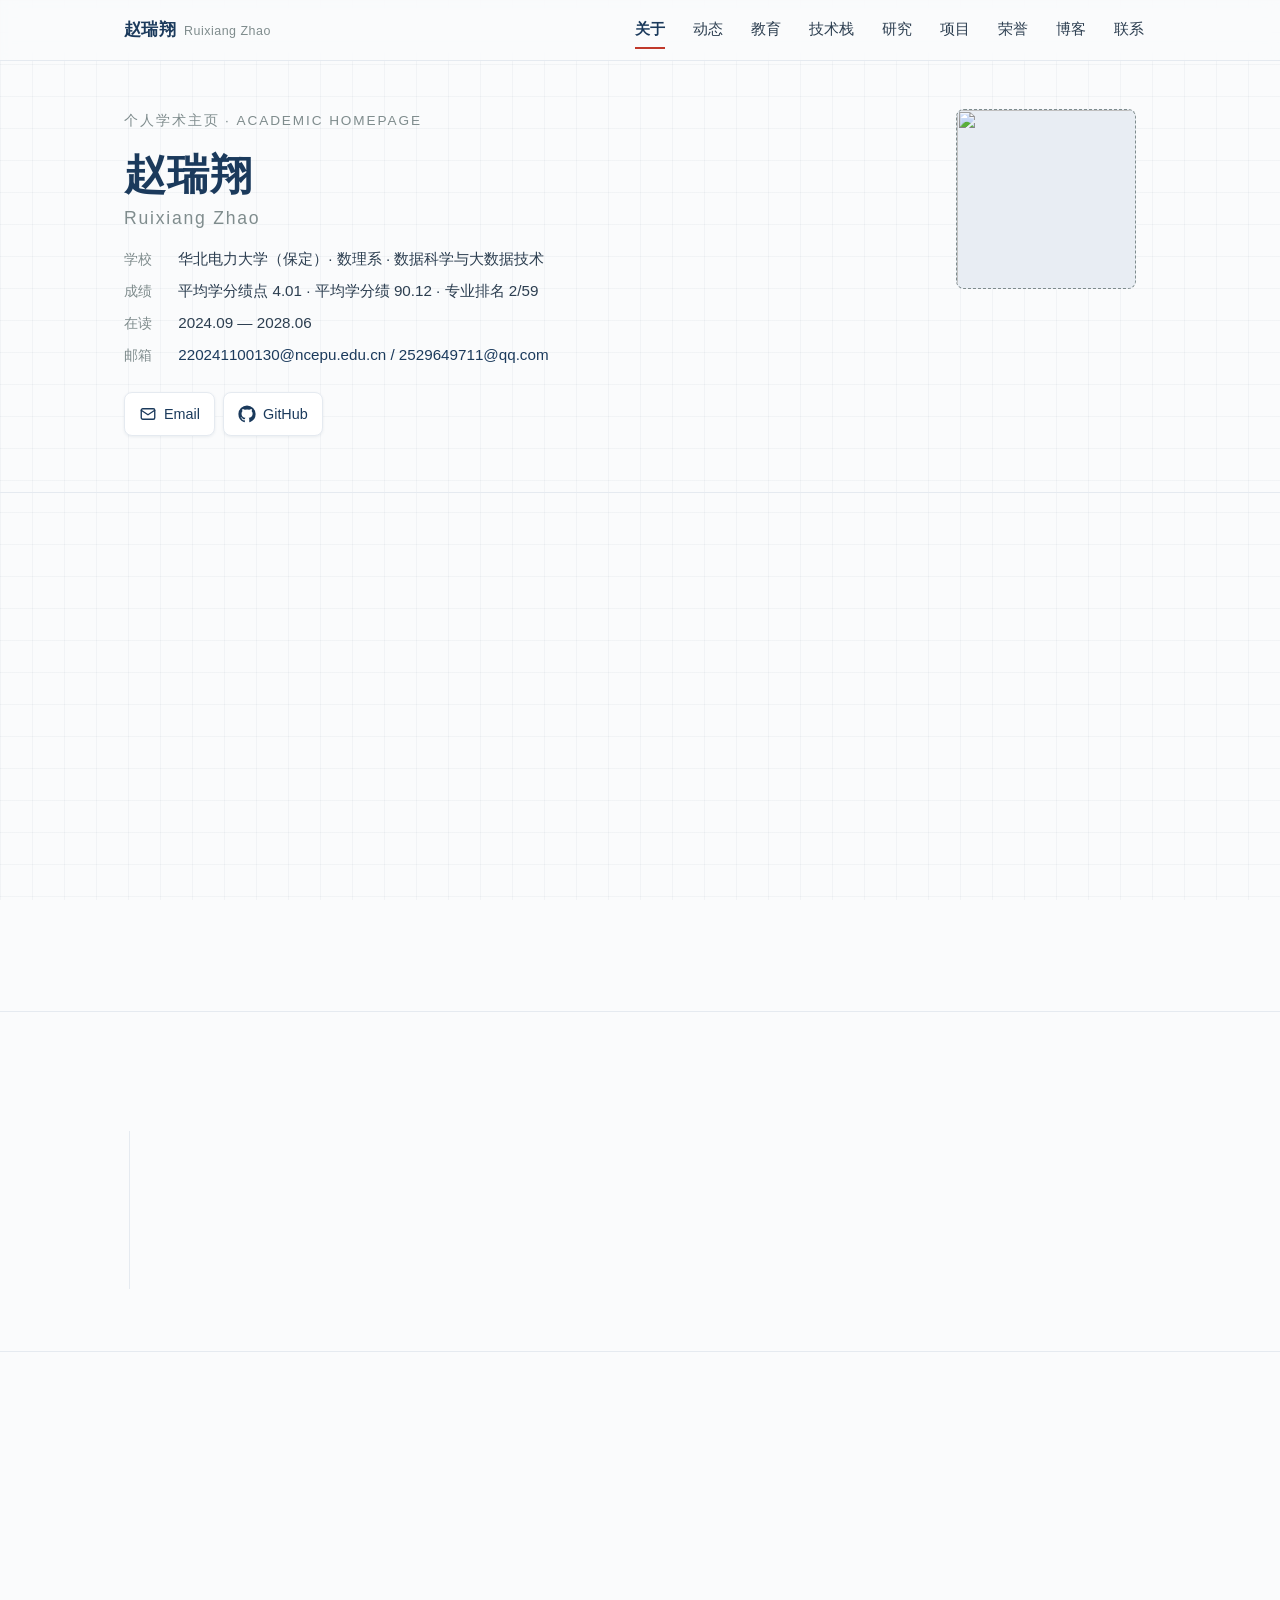
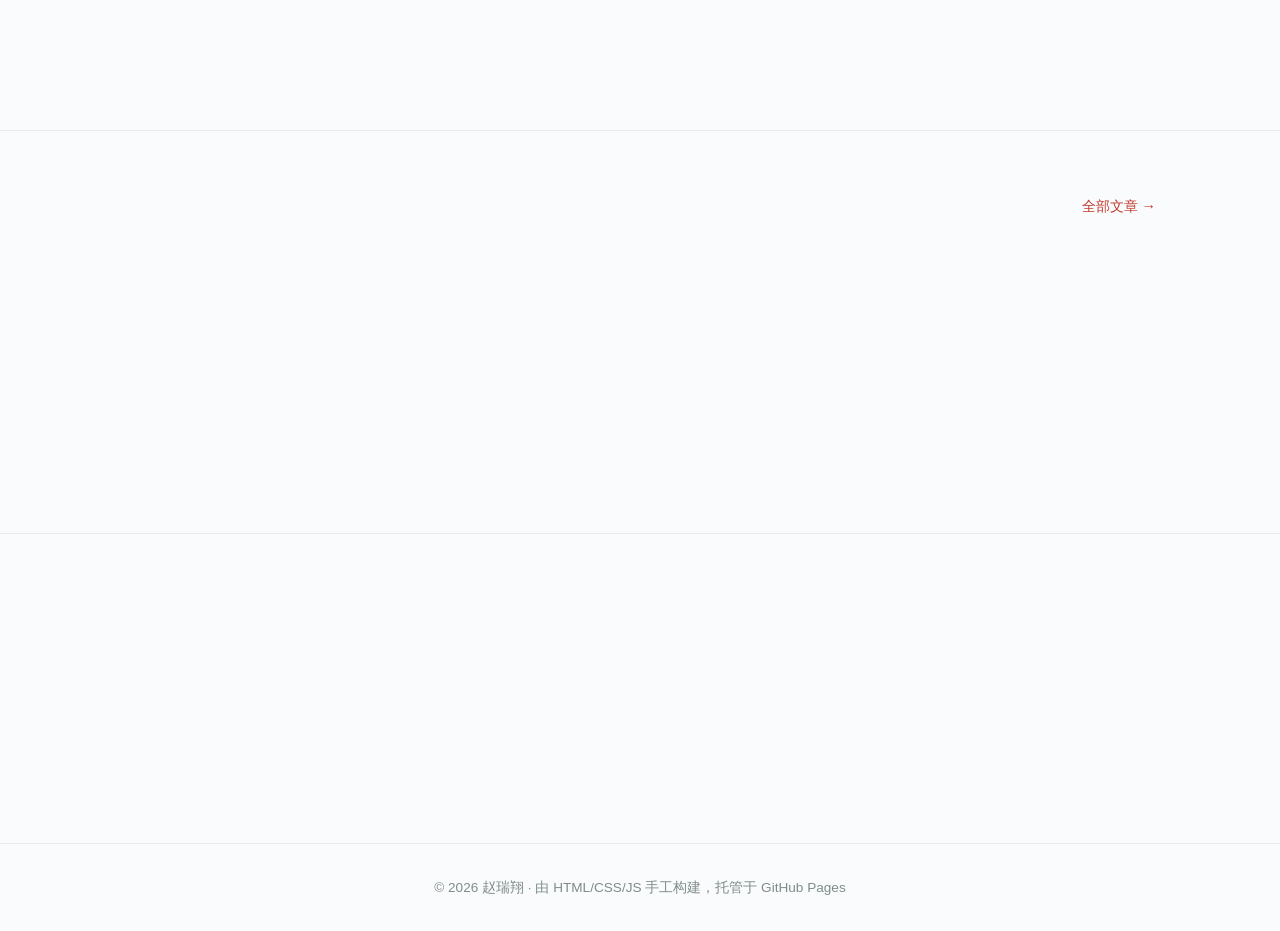
==== commit bba2a1ee: "docs:添加图像" ====
--- a/index.html
+++ b/index.html
@@ -50,8 +50,8 @@
           <dl class="hero__facts">
             <div><dt>学校</dt><dd>华北电力大学（保定）· 数理系 · 数据科学与大数据技术</dd></div>
             <div><dt>成绩</dt><dd>平均学分绩点 4.01 · 平均学分绩 90.12 · 专业排名 2/59</dd></div>
-            <div><dt>在读</dt><dd>2024.09 — 2028.06（预期）</dd></div>
-            <div><dt>邮箱</dt><dd><a href="mailto:220241100130@ncepu.edu.cn">220241100130@ncepu.edu.cn</a></dd></div>
+            <div><dt>在读</dt><dd>2024.09 — 2028.06</dd></div>
+            <div><dt>邮箱</dt><dd><a href="mailto:220241100130@ncepu.edu.cn">220241100130@ncepu.edu.cn / 2529649711@qq.com</a></dd></div>
           </dl>
           <ul class="hero__links" aria-label="外部链接">
             <li><a href="mailto:220241100130@ncepu.edu.cn" aria-label="邮箱">
@@ -63,9 +63,7 @@
           </ul>
         </div>
         <div class="hero__side">
-          <div class="hero__avatar" role="img" aria-label="头像占位">
-            <span>PHOTO</span>
-          </div>
+          <img class="hero__avatar" src="images/avatar.png" width="180" height="180">
         </div>
       </div>
     </section>
@@ -130,9 +128,10 @@
         <h2 class="section__title">教育经历 <span class="section__title-en">Education</span></h2>
         <div class="edu card">
           <!-- 校徽图像格：替换为 images/logo.png（校徽图片） -->
-          <div class="edu__logo" role="img" aria-label="校徽占位">
+          <!-- <div class="edu__logo" src="school_sign.jpg" alt="华北电力大学校徽" >
             <span>LOGO</span>
-          </div>
+          </div> -->
+          <img class="edu__logo" src="images/school_sign.png" alt="华北电力大学校徽" width="500" height="120">
           <div class="edu__body">
             <div class="edu__head">
               <h3 class="edu__school">华北电力大学（保定）· 数理系 · 数据科学与大数据技术</h3>
--- a/css/style.css
+++ b/css/style.css
@@ -597,13 +597,13 @@
   padding: 32px;
   display: grid;
   grid-template-columns: 120px 1fr;
-  gap: 28px;
+  gap: 60px;
   align-items: start;
 }
 
 /* 校徽图像格（用户后续替换为 images/logo.png） */
 .edu__logo {
-  width: 120px;
+  width: 160px;
   height: 120px;
   display: flex;
   align-items: center;
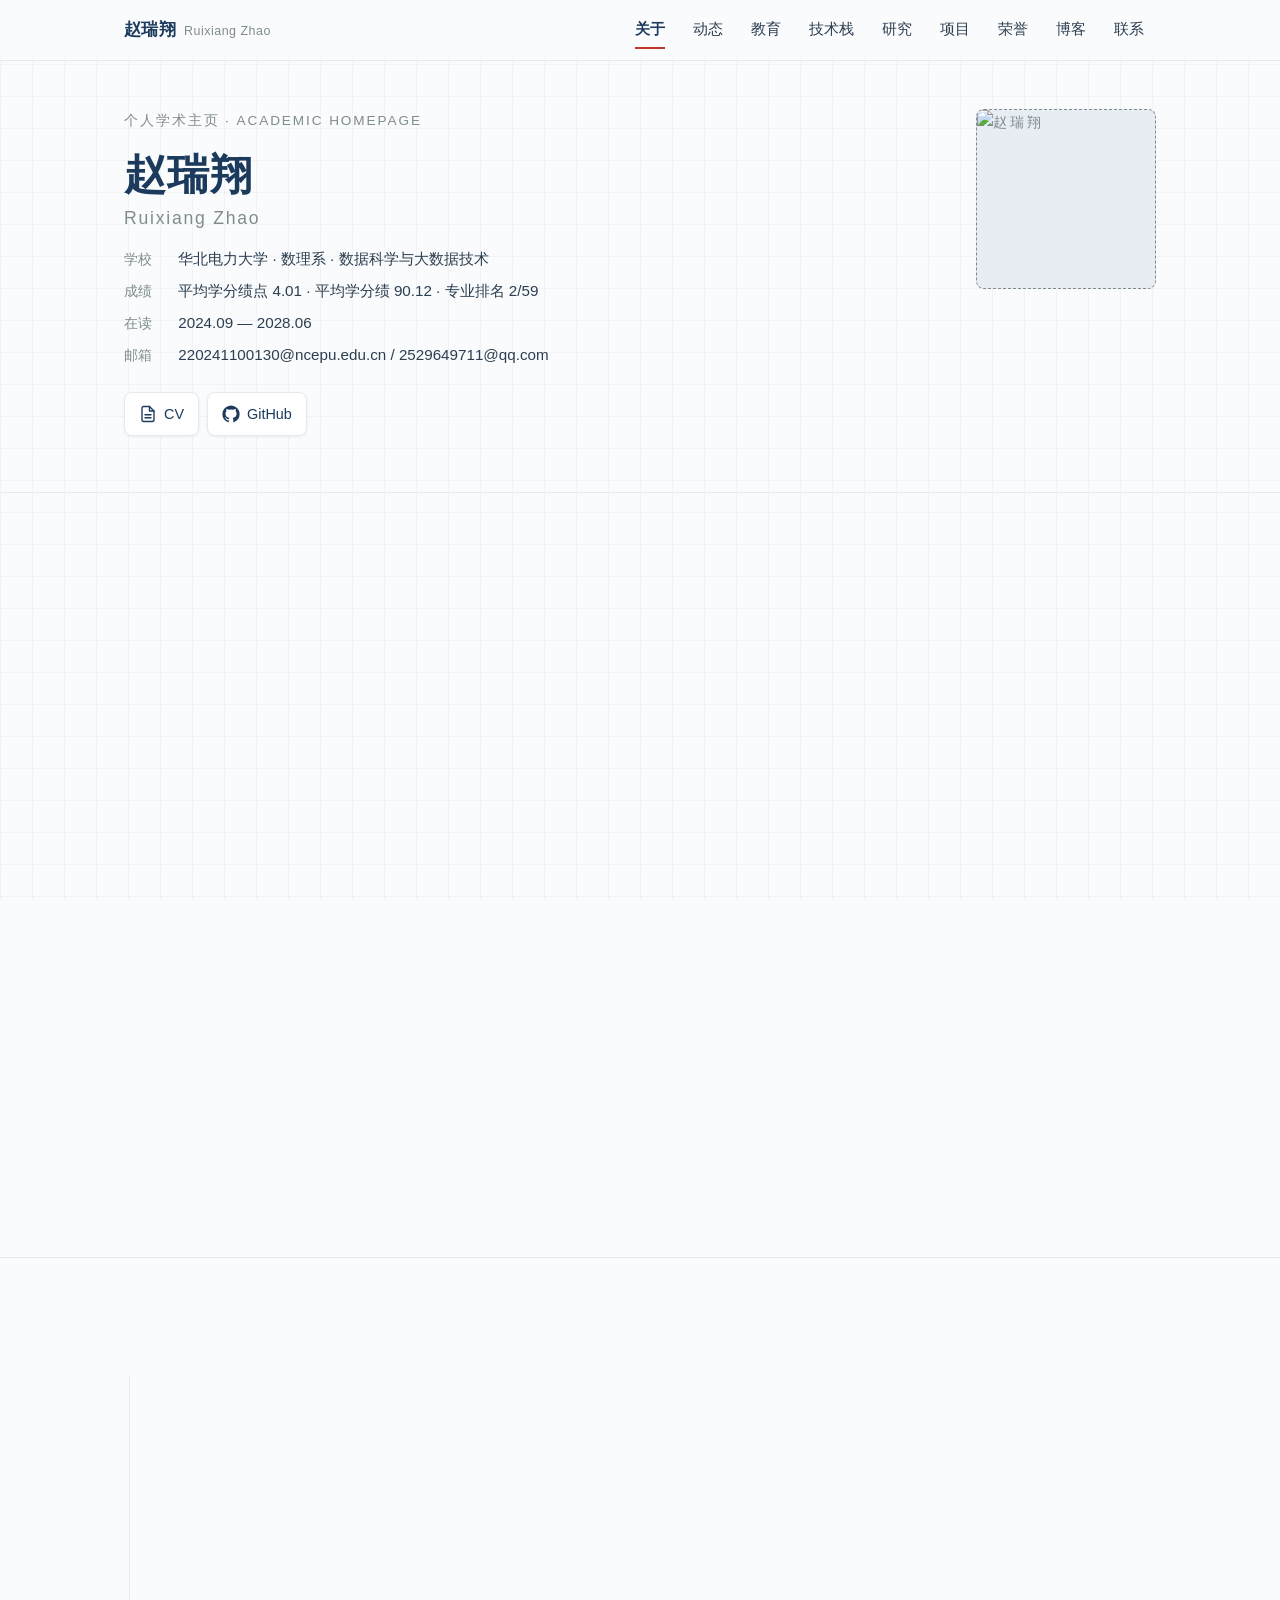
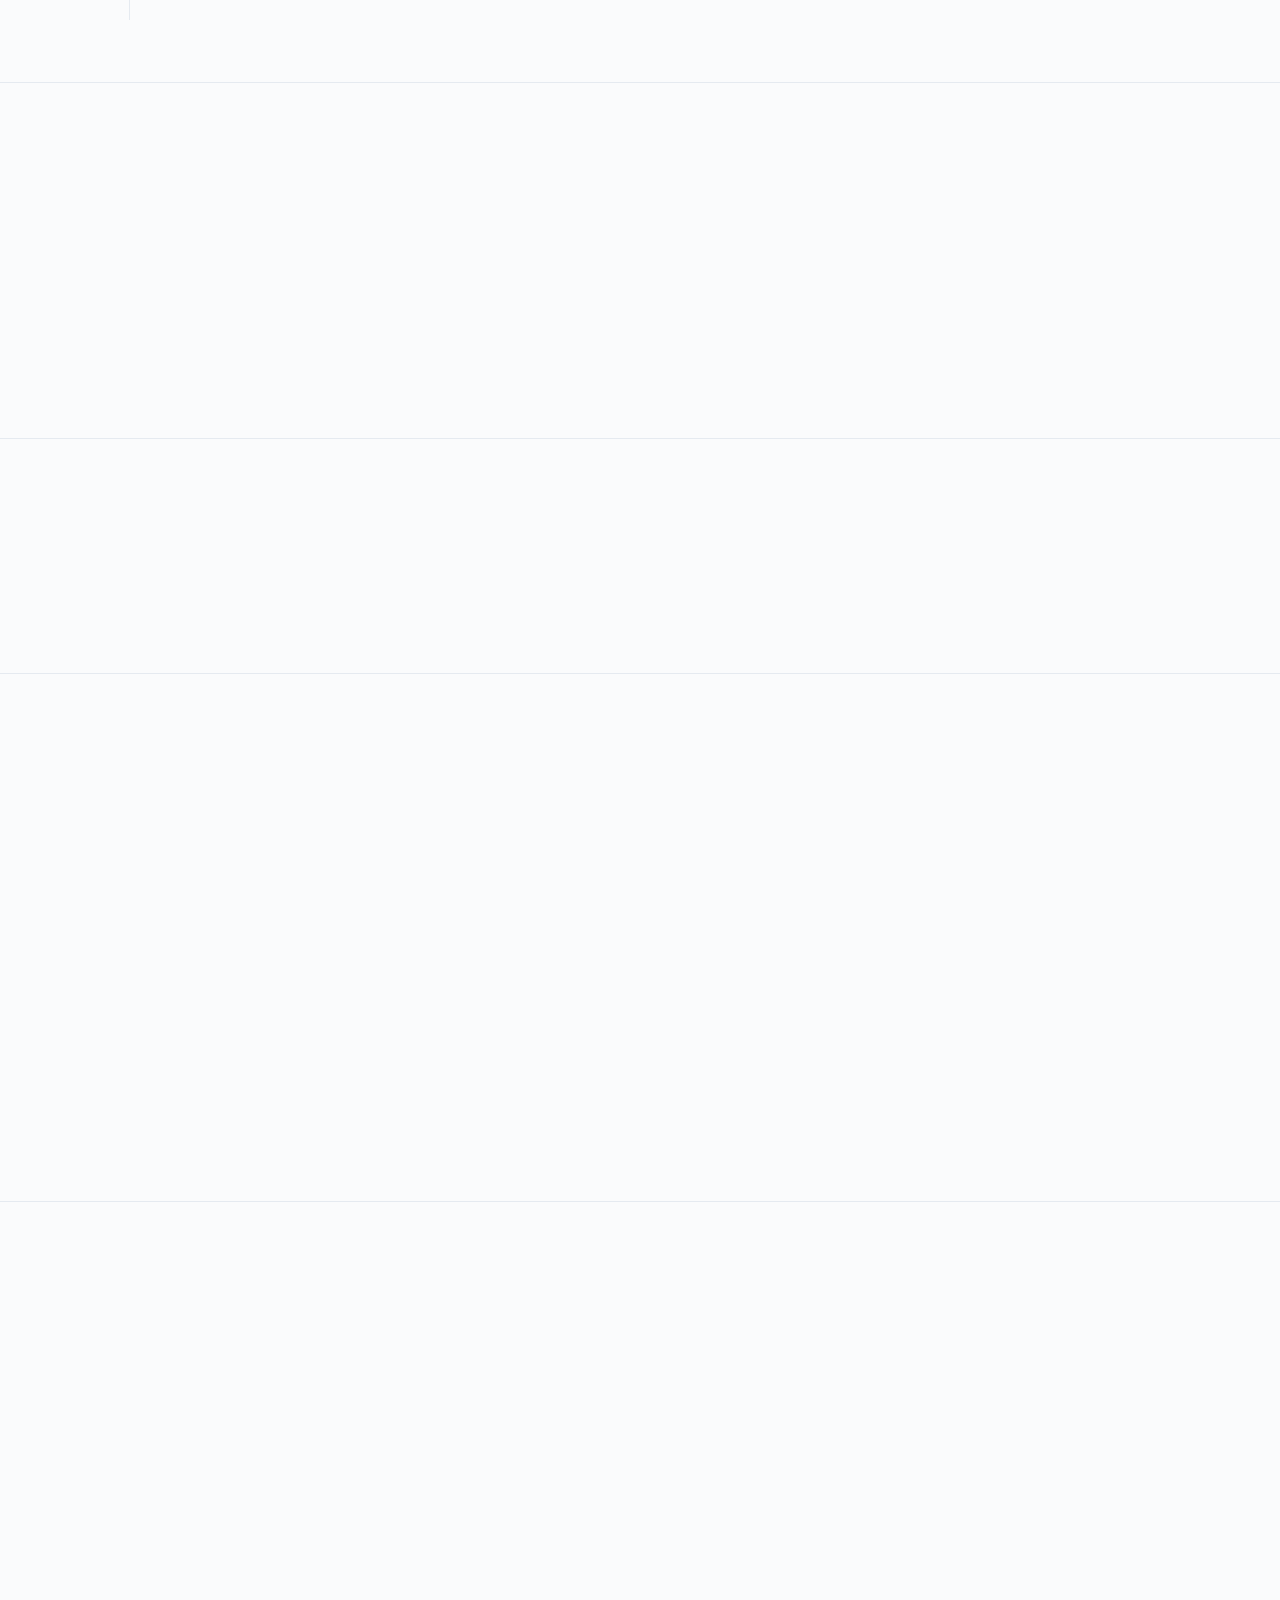
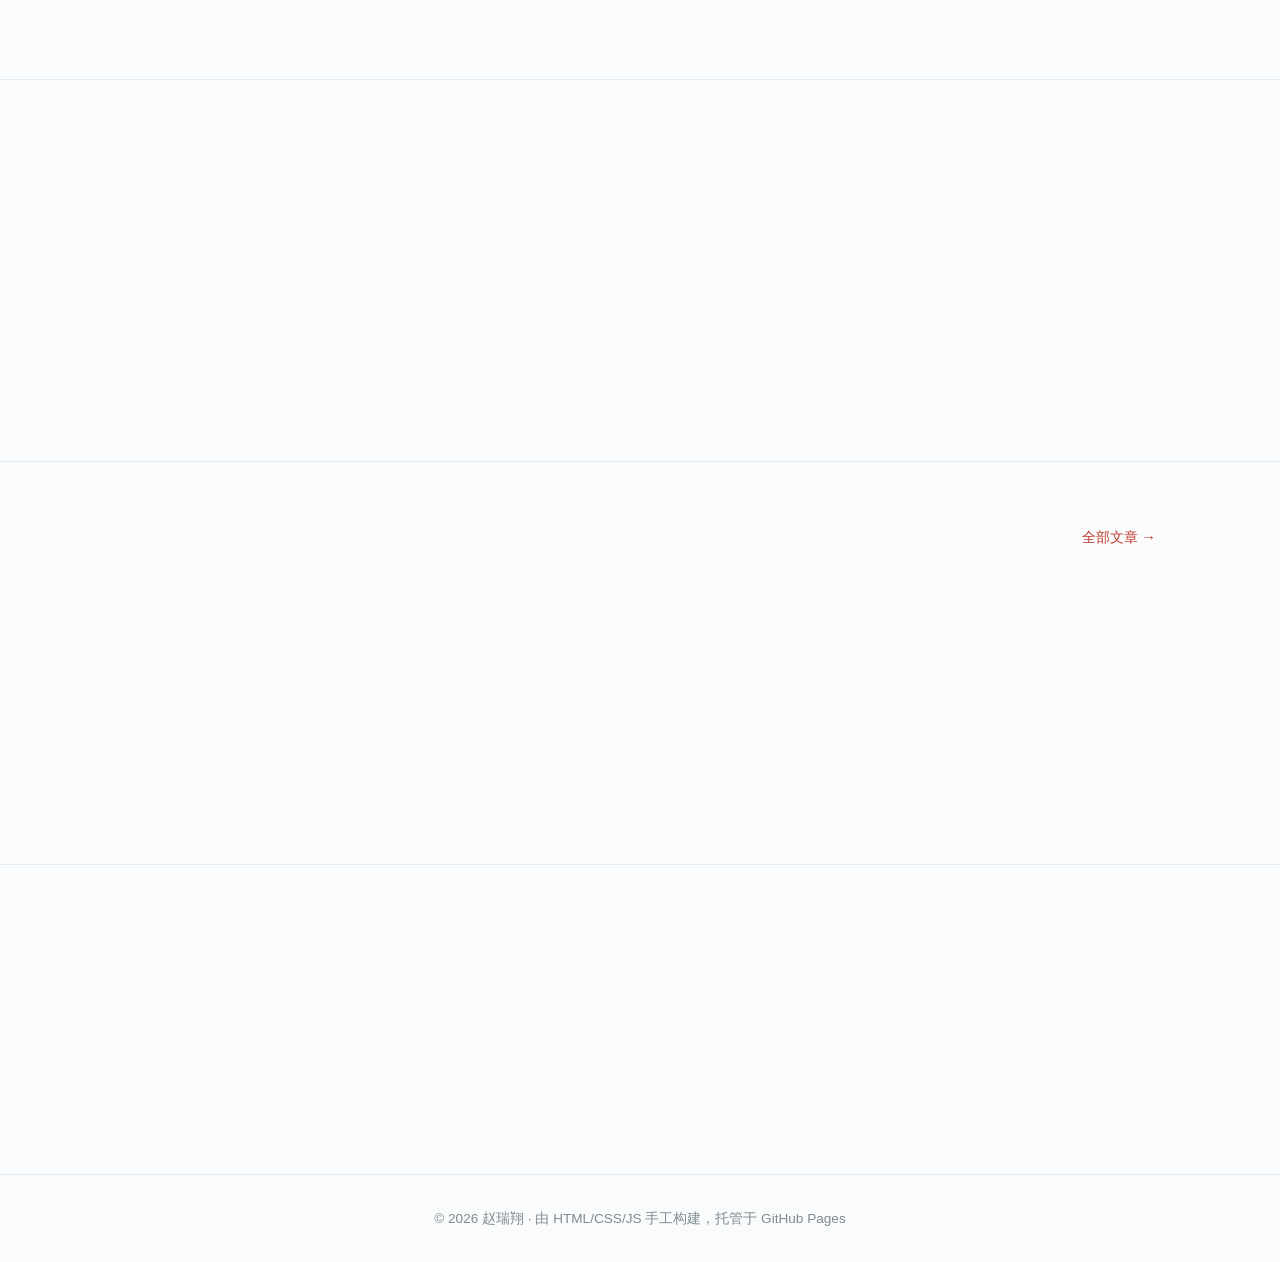
==== commit 7314edfd: "fix:美化完善" ====
--- a/index.html
+++ b/index.html
@@ -4,7 +4,7 @@
   <meta charset="UTF-8">
   <meta http-equiv="Content-Security-Policy" content="default-src 'self'; script-src 'self'; style-src 'self' https://fonts.googleapis.com; font-src 'self' https://fonts.gstatic.com; img-src 'self' data:; connect-src 'self'; base-uri 'self'; form-action 'self'">
   <meta name="viewport" content="width=device-width, initial-scale=1.0">
-  <title>赵瑞翔 · 个人学术主页</title>
+  <title>Homepage of Ruixiang Zhao</title>
   <meta name="description" content="赵瑞翔的个人学术主页：具身智能、计算机视觉与强化学习方向，华北电力大学（保定）数据科学与大数据技术。">
   <meta name="theme-color" content="#FAFBFC">
   <link rel="icon" href="favicon.svg" type="image/svg+xml">
@@ -13,6 +13,21 @@
   <link href="https://fonts.googleapis.com/css2?family=Noto+Serif+SC:wght@500;700&family=Inter:wght@400;500;600&family=JetBrains+Mono:wght@400;500&display=swap" rel="stylesheet">
   <link rel="stylesheet" href="css/style.css">
 </head>
+
+<script>
+  function copyEmail(emailText, btn) {
+    navigator.clipboard.writeText(emailText).then(() => {
+      const oldText = btn.innerText;
+      btn.innerText = "✓ 已复制！";
+      btn.classList.add("text-green-400", "border-green-500");
+      setTimeout(() => {
+        btn.innerText = oldText;
+        btn.classList.remove("text-green-400", "border-green-500");
+      }, 1500);
+    });
+  }
+</script>
+
 <body>
 
   <a class="skip-link" href="#main">跳到主要内容</a>
@@ -48,51 +63,77 @@
           <p class="hero__eyebrow">个人学术主页 · Academic Homepage</p>
           <h1 class="hero__name">赵瑞翔<span class="hero__name-en">Ruixiang Zhao</span></h1>
           <dl class="hero__facts">
-            <div><dt>学校</dt><dd>华北电力大学（保定）· 数理系 · 数据科学与大数据技术</dd></div>
+            <div><dt>学校</dt><dd>华北电力大学 · 数理系 · 数据科学与大数据技术</dd></div>
             <div><dt>成绩</dt><dd>平均学分绩点 4.01 · 平均学分绩 90.12 · 专业排名 2/59</dd></div>
             <div><dt>在读</dt><dd>2024.09 — 2028.06</dd></div>
-            <div><dt>邮箱</dt><dd><a href="mailto:220241100130@ncepu.edu.cn">220241100130@ncepu.edu.cn / 2529649711@qq.com</a></dd></div>
+            <div>
+              <dt class="font-medium text-gray-400">邮箱</dt>
+              <dd class="text-gray-200 mt-1">
+                220241100130@ncepu.edu.cn <span class="text-gray-500">/</span> 2529649711@qq.com
+              </dd>
+            </div>
           </dl>
           <ul class="hero__links" aria-label="外部链接">
-            <li><a href="mailto:220241100130@ncepu.edu.cn" aria-label="邮箱">
-              <svg viewBox="0 0 24 24" width="18" height="18" fill="none" stroke="currentColor" stroke-width="1.8" stroke-linecap="round" stroke-linejoin="round" aria-hidden="true"><rect x="3" y="5" width="18" height="14" rx="2"/><path d="m3 7 9 6 9-6"/></svg>
-              <span>Email</span></a></li>
-            <li><a href="https://github.com/yourname" target="_blank" rel="noopener" aria-label="GitHub">
+            <li><a href="简历.pdf" target="_blank" aria-label="简历">
+              <svg viewBox="0 0 24 24" width="18" height="18" fill="none" stroke="currentColor" stroke-width="1.8" stroke-linecap="round" stroke-linejoin="round" aria-hidden="true"><path d="M14 2H6a2 2 0 0 0-2 2v16a2 2 0 0 0 2 2h12a2 2 0 0 0 2-2V8z"/><polyline points="14 2 14 8 20 8"/><line x1="16" y1="13" x2="8" y2="13"/><line x1="16" y1="17" x2="8" y2="17"/></svg>
+              <span>CV</span></a></li>
+            <li><a href="https://github.com/zrxhewenyi" target="_blank" rel="noopener" aria-label="GitHub">
               <svg viewBox="0 0 24 24" width="18" height="18" fill="currentColor" aria-hidden="true"><path d="M12 .5A11.5 11.5 0 0 0 .5 12a11.5 11.5 0 0 0 7.86 10.93c.58.1.79-.25.79-.56v-2c-3.2.7-3.87-1.54-3.87-1.54-.53-1.33-1.28-1.69-1.28-1.69-1.05-.72.08-.7.08-.7 1.16.08 1.77 1.19 1.77 1.19 1.03 1.77 2.7 1.26 3.36.96.1-.75.4-1.26.73-1.55-2.55-.29-5.23-1.28-5.23-5.68 0-1.26.45-2.28 1.19-3.09-.12-.29-.52-1.46.11-3.05 0 0 .97-.31 3.18 1.18a11 11 0 0 1 5.8 0c2.2-1.49 3.17-1.18 3.17-1.18.63 1.59.23 2.76.11 3.05.74.81 1.19 1.83 1.19 3.09 0 4.41-2.69 5.38-5.25 5.67.41.36.78 1.05.78 2.12v3.14c0 .31.2.67.8.56A11.5 11.5 0 0 0 23.5 12 11.5 11.5 0 0 0 12 .5Z"/></svg>
               <span>GitHub</span></a></li>
           </ul>
         </div>
+
+        <!-- 右侧：照片 + 方块 -->
         <div class="hero__side">
-          <img class="hero__avatar" src="images/avatar.png" width="180" height="180">
-        </div>
-      </div>
-    </section>
-
-    <!-- About 自我描述 -->
+          <img class="hero__avatar" src="images/avatar.png" width="180" height="180" alt="赵瑞翔">
+
+          <!-- 三个数据方块 -->
+          <dl class="about__stats hero__stats" aria-label="数据亮点">
+            <div class="about__stat">
+              <dt>4.01</dt>
+              <dd>平均学分绩点</dd>
+            </div>
+            <div class="about__stat">
+              <dt>2/59</dt>
+              <dd>专业排名</dd>
+            </div>
+            <div class="about__stat">
+              <dt>129h</dt>
+              <dd>志愿服务时长</dd>
+            </div>
+          </dl>
+        </div>
+      </div>
+    </section>
+
+    <!-- About 自我描述：解除右侧网格限制，宽度展开至 100% 填满整行 -->
     <section id="about" class="section">
       <div class="container">
         <h2 class="section__title">自我描述 <span class="section__title-en">About</span></h2>
         <div class="about">
           <div class="about__text">
-            <p>我是赵瑞翔，<strong>华北电力大学（保定）</strong>数理系<strong>数据科学与大数据技术</strong>专业 2024 级本科生，平均学分绩点 4.01，专业排名 2/59，核心课程均在 90 分以上（C/C++ 程序设计 98、数学分析 98、概率论 99 等）。</p>
-            <p>我的研究兴趣聚焦<strong>具身智能</strong>——让机器人真正“看懂”世界并学会操作，同时以<strong>计算机视觉</strong>与<strong>强化学习</strong>作为视觉表征与策略决策的理论底座。这个方向吸引我的地方在于，它把视觉、决策与物理世界连成闭环：模型不仅要知道“是什么”，还要决定“怎么做”。</p>
-            <p>为此我自学完成 <strong>Stanford CS231n</strong> 计算机视觉全课程，基于 PyTorch 独立完成对比实验，并系统整理 <strong>ACT</strong> 等核心算法笔记开源至 GitHub；同时坚持强化学习的理论学习，作为策略学习的底座。</p>
-            <p>现阶段的目标是在具身智能方向继续深造，把“从仿真到真实”的每一步都做扎实。</p>
-          </div>
-          <dl class="about__stats" aria-label="数据亮点">
-            <div class="about__stat">
-              <dt>4.01</dt>
-              <dd>平均学分绩点</dd>
-            </div>
-            <div class="about__stat">
-              <dt>2/59</dt>
-              <dd>专业排名</dd>
-            </div>
-            <div class="about__stat">
-              <dt>129h</dt>
-              <dd>志愿服务时长</dd>
-            </div>
-          </dl>
+
+            <!-- English Version (Top) -->
+            <div class="about__lang-block about__lang-en">
+              <p>I am <strong>Ruixiang Zhao</strong>, an undergraduate ('24) majoring in <strong>Data Science and Big Data Technology</strong> at the Department of Mathematics and Physics, North China Electric Power University. With a <strong>4.01 GPA (ranked 2/59)</strong> and strong performance in core courses—Mathematical Analysis (98), Probability Theory (99), and C/C++ Programming (98). I focus on combining mathematical rigor with practical engineering, and am proficient in the Linux development environment.</p>
+
+              <p>In terms of technical capabilities and applications, I focus on the real-world deployment of artificial intelligence. I am proficient in leveraging <strong>AI Agents and Large Language Models</strong> as efficient tools to integrate into research workflows, handle complex tasks, and solve practical problems. Additionally, I have mastered the core knowledge of computer vision from <strong>CS231n</strong> and completed building the <strong>minGPT</strong> project from scratch on GitHub, deepening my understanding of underlying model mechanisms by deconstructing the Transformer architecture.</p>
+
+              <p>To me, AI is both a research subject and a powerful research tool. I aim to pursue further studies in AI-related domains, combining solid mathematical and programming foundations with flexible AI application skills to explore concrete research topics deeply.</p>
+            </div>
+
+            <hr class="about__divider" style="margin: 2rem 0; border: 0; border-top: 1px solid rgba(255,255,255,0.1);" />
+
+            <!-- Chinese Version (Bottom) -->
+            <div class="about__lang-block about__lang-zh">
+              <p>我是<strong>赵瑞翔</strong>，华北电力大学数理系<strong>数据科学与大数据技术</strong>专业 2024 级本科生。我的 <strong>GPA 为 4.01，专业排名 2/59</strong>，在数学分析 98 分、概率论 99 分、C/C++ 98 分等科目上取得了较扎实的成绩。我注重理论与实践相结合，熟悉 Linux 开发环境。</p>
+
+              <p>在技术能力与应用方面，我关注人工智能领域的实际落地。我熟练掌握 <strong>AI Agent 与大模型的使用</strong>，能够将其作为高效工具融入科研流程、处理复杂任务并解决实际问题。同时，我掌握了 <strong>CS231n</strong> 计算机视觉的核心知识，并在 GitHub 上从零实现了 <strong>minGPT</strong> 项目，通过拆解 Transformer 基础架构来加深对模型底层机制的理解。</p>
+
+              <p>人工智能对我而言既是研究对象，也是强大的科研工具。我希望未来能在 AI 相关方向继续深造，将扎实的数理编程功底与灵活的 AI 应用能力相结合，在具体的科研课题中展开深入探索。</p>
+            </div>
+
+          </div>
         </div>
       </div>
     </section>
@@ -103,20 +144,28 @@
         <h2 class="section__title">动态 <span class="section__title-en">News</span></h2>
         <ol class="news">
           <li class="news__item">
+            <time class="news__time" datetime="2026-08">2026.08</time>
+            <p class="news__text">从零手写实现 minGPT 项目，深入拆解 Transformer 基础架构与底层机制</p>
+          </li>
+          <li class="news__item">
+            <time class="news__time" datetime="2026-07">2026.07</time>
+            <p class="news__text">深度修完 Stanford CS231n 计算机视觉课程并完成配套 Assignment</p>
+          </li>
+          <li class="news__item">
+            <time class="news__time" datetime="2026-06">2026.06</time>
+            <p class="news__text">入门具身智能，整理并复现 ACT 核心算法笔记</p>
+          </li>
+          <li class="news__item">
             <time class="news__time" datetime="2026-05">2026.05</time>
-            <p class="news__text">开始具身智能方向系统学习，整理 ACT 等核心算法笔记并开源</p>
-          </li>
-          <li class="news__item">
-            <time class="news__time" datetime="2026-05">2026.05</time>
-            <p class="news__text">完成 MNIST 神经网络 vs ViT 数据增强策略对比研究</p>
-          </li>
-          <li class="news__item">
-            <time class="news__time" datetime="2026-05">2026.05</time>
-            <p class="news__text">完成开源组织 Git 协作专项培训</p>
+            <p class="news__text">学习现代 CS 研究必备技能，熟练掌握 Linux 开发环境、Git 版本控制与开发工具流</p>
+          </li>
+          <li class="news__item">
+            <time class="news__time" datetime="2026-03">2026.03</time>
+            <p class="news__text">正式开启AI相关领域的系统学习</p>
           </li>
           <li class="news__item">
             <time class="news__time" datetime="2024-09">2024.09</time>
-            <p class="news__text">入学华北电力大学 数据科学与大数据技术专业</p>
+            <p class="news__text">入学华北电力大学数理系 数据科学与大数据技术专业</p>
           </li>
         </ol>
       </div>
@@ -171,22 +220,22 @@
       </div>
     </section>
 
-    <!-- Research 研究方向 -->
+    <!-- Research 研究兴趣 -->
     <section id="research" class="section">
       <div class="container">
-        <h2 class="section__title">研究方向 <span class="section__title-en">Research</span></h2>
+        <h2 class="section__title">研究兴趣 <span class="section__title-en">Research Interests</span></h2>
         <div class="blocks">
           <div class="block">
+            <h3 class="block__title">大模型<span class="block__title-en">Large Models</span></h3>
+            <p class="block__text">深入理解 Transformer 架构与底层机制，从零手写实现 minGPT，关注模型训练、微调与推理优化</p>
+          </div>
+          <div class="block">
             <h3 class="block__title">具身智能<span class="block__title-en">Embodied AI</span></h3>
-            <p class="block__text">机器人控制与操作策略学习，跟进 ACT 等核心算法，关注仿真到真实的落地。</p>
-          </div>
-          <div class="block">
-            <h3 class="block__title">计算机视觉<span class="block__title-en">Computer Vision</span></h3>
-            <p class="block__text">ViT 与视觉表征学习，完成 CS231n 系统学习与小样本对比实验。</p>
-          </div>
-          <div class="block">
-            <h3 class="block__title">强化学习<span class="block__title-en">Reinforcement Learning</span></h3>
-            <p class="block__text">序贯决策与控制基础，作为具身智能策略学习的理论底座。</p>
+            <p class="block__text">机器人控制与操作策略学习，跟进 ACT 等核心算法，关注仿真到真实的落地</p>
+          </div>
+          <div class="block">
+            <h3 class="block__title">AI 应用与 Agent<span class="block__title-en">AI Applications & Agents</span></h3>
+            <p class="block__text">熟练运用 AI Agent 与大模型构建高效工具链，融入科研与实际工作流，解决复杂问题</p>
           </div>
         </div>
       </div>
@@ -199,13 +248,13 @@
         <div class="blocks">
           <div class="block">
             <h3 class="block__title">具身智能自主学习与开源实践</h3>
-            <p class="block__text">独立跟进领域前沿，整理 ACT 等核心算法的原理笔记与代码复现，开源至个人仓库。</p>
+            <p class="block__text">独立跟进领域前沿，整理 ACT 等核心算法的原理笔记与代码复现，开源至个人仓库</p>
             <p class="block__tags">具身智能 · ACT · 开源</p>
           </div>
           <div class="block">
-            <h3 class="block__title">MNIST 神经网络 vs ViT 数据增强对比研究</h3>
-            <p class="block__text">基于 PyTorch 构建三组对照数据集，系统对比传统神经网络与 ViT 在不同数据增强策略下的性能、收敛与鲁棒性。</p>
-            <p class="block__tags">PyTorch · ViT · 数据增强</p>
+            <h3 class="block__title">从零实现 minGPT</h3>
+            <p class="block__text">基于 PyTorch 从零手写 Transformer 架构，逐层实现多头注意力、前馈网络与训练管线，深入理解 GPT 底层机制</p>
+            <p class="block__tags">PyTorch · Transformer · minGPT</p>
           </div>
         </div>
       </div>
@@ -247,17 +296,17 @@
           <ul class="contact__list">
             <li class="contact__item">
               <svg viewBox="0 0 24 24" width="18" height="18" fill="none" stroke="currentColor" stroke-width="1.8" stroke-linecap="round" stroke-linejoin="round" aria-hidden="true"><rect x="3" y="5" width="18" height="14" rx="2"/><path d="m3 7 9 6 9-6"/></svg>
-              <a href="mailto:220241100130@ncepu.edu.cn">220241100130@ncepu.edu.cn</a>
+              <span>220241100130@ncepu.edu.cn</span>
               <span class="contact__hint">主邮箱</span>
             </li>
             <li class="contact__item">
               <svg viewBox="0 0 24 24" width="18" height="18" fill="none" stroke="currentColor" stroke-width="1.8" stroke-linecap="round" stroke-linejoin="round" aria-hidden="true"><rect x="3" y="5" width="18" height="14" rx="2"/><path d="m3 7 9 6 9-6"/></svg>
-              <a href="mailto:2529649711@qq.com">2529649711@qq.com</a>
+              <span>2529649711@qq.com</span>
               <span class="contact__hint">备用邮箱</span>
             </li>
             <li class="contact__item">
               <svg viewBox="0 0 24 24" width="18" height="18" fill="currentColor" aria-hidden="true"><path d="M12 .5A11.5 11.5 0 0 0 .5 12a11.5 11.5 0 0 0 7.86 10.93c.58.1.79-.25.79-.56v-2c-3.2.7-3.87-1.54-3.87-1.54-.53-1.33-1.28-1.69-1.28-1.69-1.05-.72.08-.7.08-.7 1.16.08 1.77 1.19 1.77 1.19 1.03 1.77 2.7 1.26 3.36.96.1-.75.4-1.26.73-1.55-2.55-.29-5.23-1.28-5.23-5.68 0-1.26.45-2.28 1.19-3.09-.12-.29-.52-1.46.11-3.05 0 0 .97-.31 3.18 1.18a11 11 0 0 1 5.8 0c2.2-1.49 3.17-1.18 3.17-1.18.63 1.59.23 2.76.11 3.05.74.81 1.19 1.83 1.19 3.09 0 4.41-2.69 5.38-5.25 5.67.41.36.78 1.05.78 2.12v3.14c0 .31.2.67.8.56A11.5 11.5 0 0 0 23.5 12 11.5 11.5 0 0 0 12 .5Z"/></svg>
-              <a href="https://github.com/yourname" target="_blank" rel="noopener">github.com/yourname</a>
+              <a href="https://github.com/zrxhewenyi" target="_blank" rel="noopener">github.com/zrxhewenyi</a>
               <span class="contact__hint">GitHub</span>
             </li>
           </ul>
--- a/css/style.css
+++ b/css/style.css
@@ -257,7 +257,7 @@
   display: grid;
   grid-template-columns: 1fr 220px;
   gap: 40px;
-  align-items: start;
+  align-items: stretch;
 }
 
 .hero__eyebrow {
@@ -348,7 +348,7 @@
 .hero__side {
   display: flex;
   flex-direction: column;
-  align-items: center;
+  align-items: flex-end;
 }
 
 /* 头像占位（用户后续替换为 images/avatar.jpg） */
@@ -490,6 +490,15 @@
   align-items: start;
 }
 
+/* 无侧栏模式：stats 已移至 hero，文字填满整行 */
+.about--full {
+  display: block;
+}
+
+.about--full .about__text {
+  max-width: 100%;
+}
+
 .about__text p {
   font-size: .98rem;
   line-height: 1.95;
@@ -502,6 +511,19 @@
 
 .about__text strong {
   color: var(--color-accent);
+  font-weight: 700;
+}
+
+.about__text code {
+  font-family: var(--font-mono);
+  font-weight: 500;
+  font-size: .92em;
+  background: rgba(27, 58, 92, .06);
+  padding: 2px 6px;
+  border-radius: 4px;
+}
+
+.about__text strong code {
   font-weight: 600;
 }
 
@@ -513,7 +535,7 @@
 }
 
 .about__stat {
-  padding: 16px 10px;
+  padding: 10px 8px;
   background: var(--color-card);
   border: 1px solid var(--color-border);
   border-radius: var(--radius);
@@ -530,15 +552,16 @@
 .about__stat dt {
   font-family: var(--font-display);
   font-weight: 700;
-  font-size: 1.5rem;
-  color: var(--color-primary);
-  line-height: 1.3;
+  font-size: 1.3rem;
+  color: var(--color-primary);
+  line-height: 1.2;
 }
 
 .about__stat dd {
-  margin: 4px 0 0;
-  font-size: .78rem;
-  color: var(--color-muted);
+  margin: 2px 0 0;
+  font-size: .75rem;
+  color: var(--color-muted);
+  white-space: nowrap;
 }
 
 /* ---------- News 时间线 ---------- */
@@ -1211,3 +1234,53 @@
     bottom: 16px;
   }
 }
+
+
+/* ==================== 修复 Hero 右侧及方块样式 ==================== */
+
+/* 1. 右侧照片与方块容器：垂直排列、右对齐 */
+.hero__side {
+  display: flex !important;
+  flex-direction: column !important;
+  align-items: flex-end !important; /* 核心：让照片和方块右边缘严格对齐 */
+}
+
+/* 2. 方块容器：与照片保持适度间距、横向排列、右对齐 */
+.hero__stats, .about__stats {
+  display: flex !important;
+  flex-direction: row !important;
+  gap: 10px !important;
+  margin-top: 60px !important; /* 照片与方块适度留白，与左侧按钮水平对齐 */
+  justify-content: flex-end !important;
+  width: auto !important;
+}
+
+/* 3. 单个方块：变扁、变宽、取消高瘦限制 */
+.about__stat {
+  min-width: 110px !important;   /* 增加宽度，变成扁长形 */
+  width: auto !important;
+  height: auto !important;       /* 取消固定高度 */
+  aspect-ratio: auto !important; /* 取消长方形限制 */
+  padding: 8px 14px !important;  /* 减少上下内边距，变成扁框 */
+  text-align: center !important;
+  box-sizing: border-box !important;
+}
+
+/* 4. 方块内的文字：强制单行显示，绝不换行 */
+.about__stat dd {
+  white-space: nowrap !important; /* 解决"平均学分绩点"换行问题 */
+  font-size: 0.8rem !important;
+  margin-top: 4px !important;
+}
+
+/* 5. 修复底下自我描述：取消右侧留空，文字 100% 铺满整行 */
+.about {
+  display: block !important;
+  grid-template-columns: 1fr !important;
+  width: 100% !important;
+}
+
+.about__text {
+  max-width: 100% !important;
+  width: 100% !important;
+}
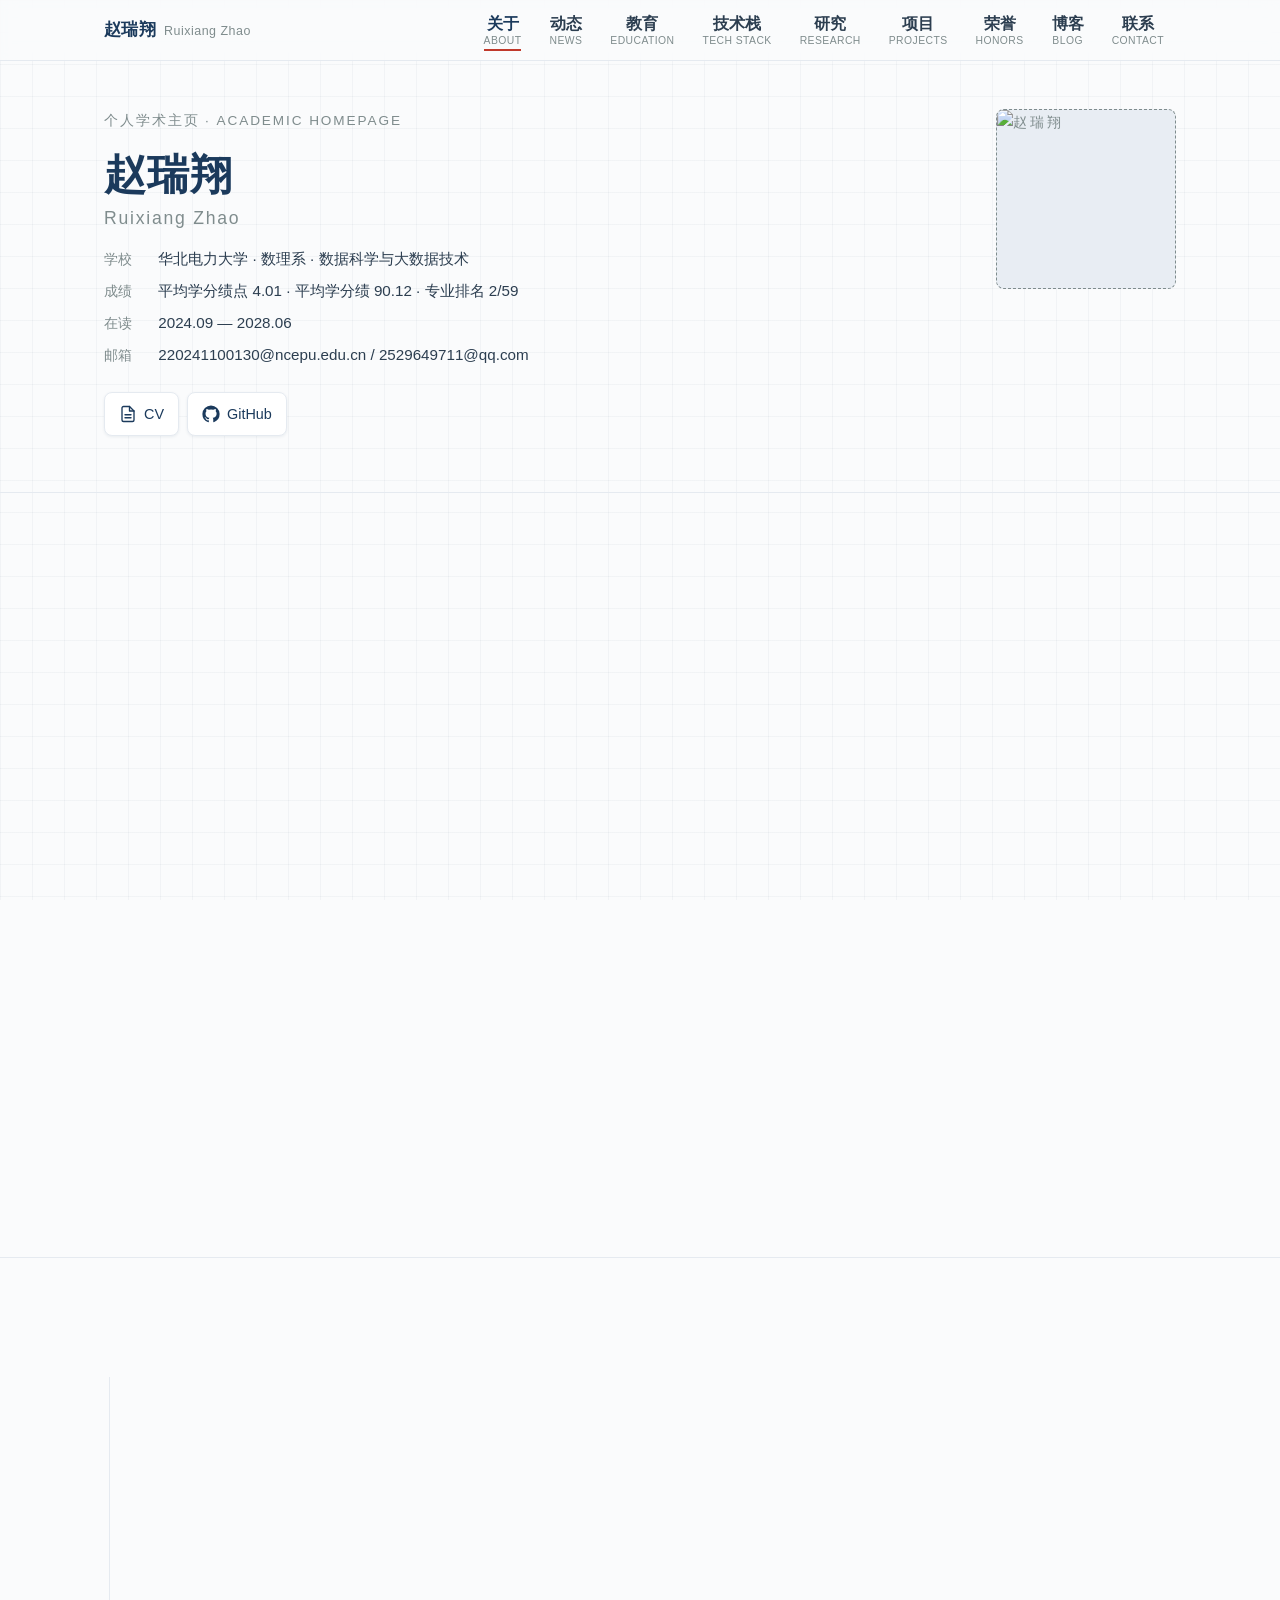
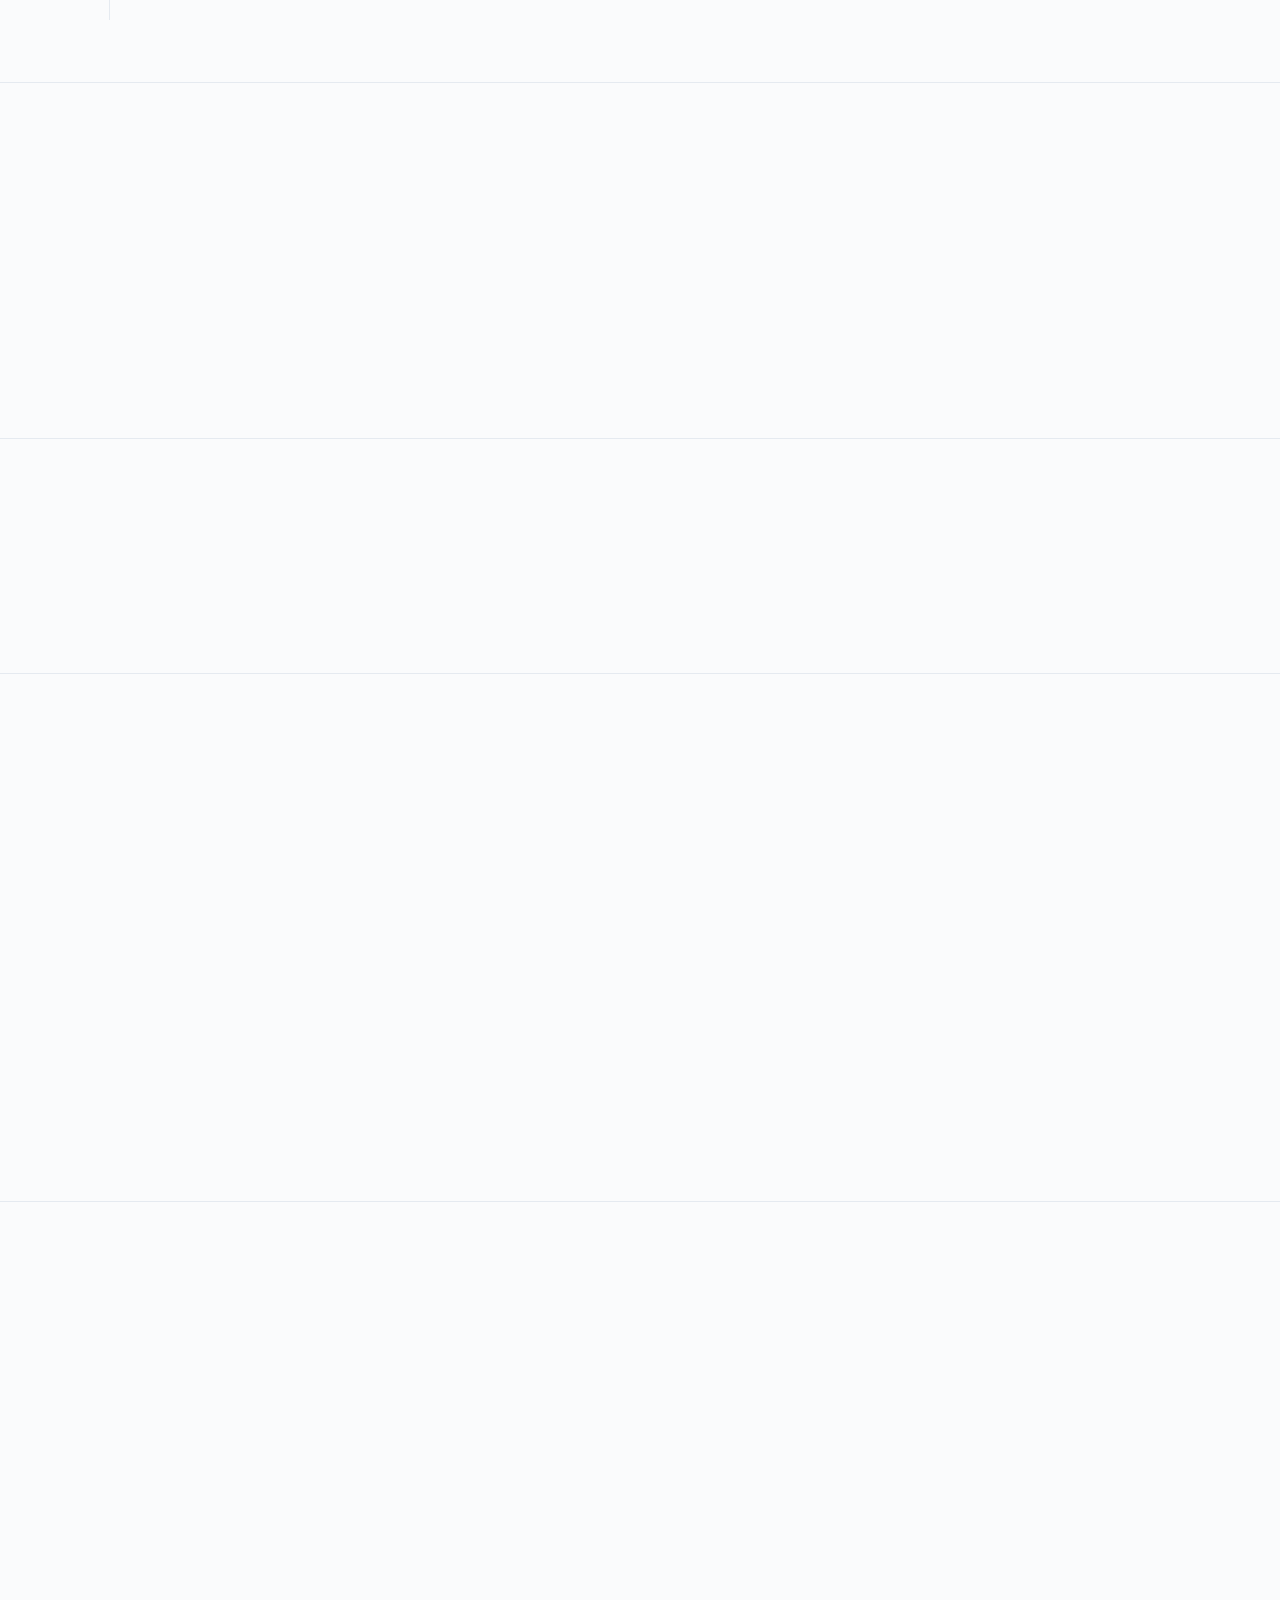
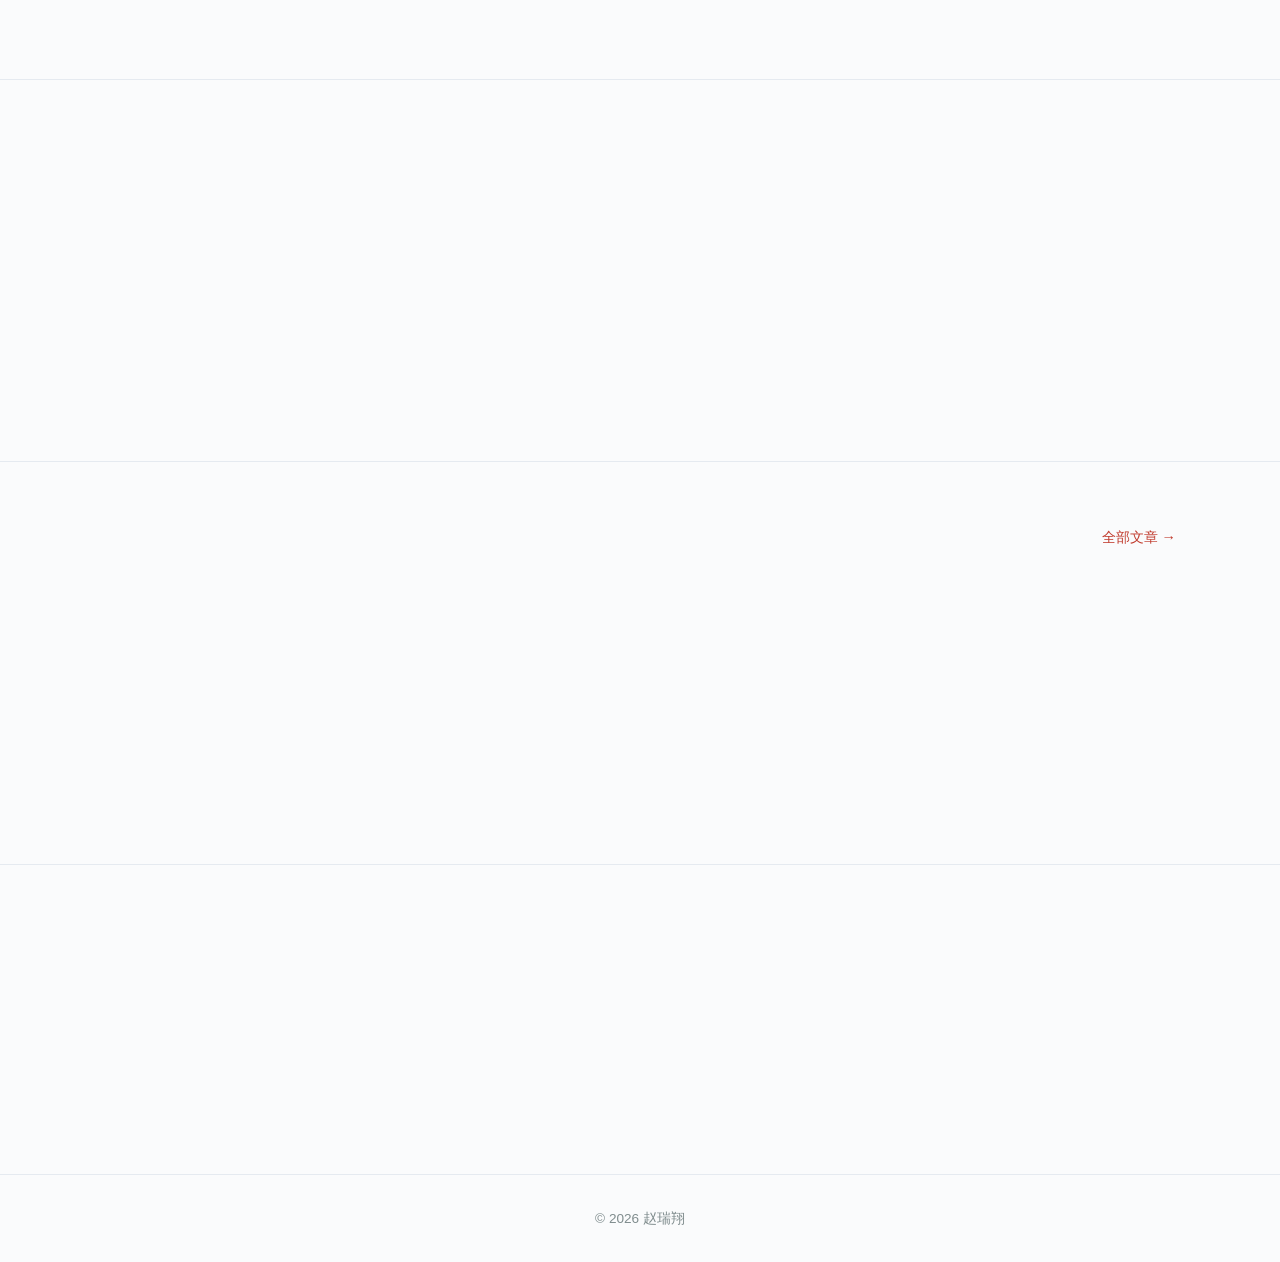
==== commit e5688803: "docs:精修" ====
--- a/index.html
+++ b/index.html
@@ -42,15 +42,15 @@
         <span class="nav__toggle-bar"></span>
       </button>
       <nav class="nav__links" id="nav-links" aria-label="主导航">
-        <a href="#about" class="is-active">关于</a>
-        <a href="#news">动态</a>
-        <a href="#education">教育</a>
-        <a href="#techstack">技术栈</a>
-        <a href="#research">研究</a>
-        <a href="#projects">项目</a>
-        <a href="#honors">荣誉</a>
-        <a href="blog.html">博客</a>
-        <a href="#contact">联系</a>
+        <a href="#about" class="is-active"><span class="nav__zh">关于</span><span class="nav__en">About</span></a>
+        <a href="#news"><span class="nav__zh">动态</span><span class="nav__en">News</span></a>
+        <a href="#education"><span class="nav__zh">教育</span><span class="nav__en">Education</span></a>
+        <a href="#techstack"><span class="nav__zh">技术栈</span><span class="nav__en">Tech Stack</span></a>
+        <a href="#research"><span class="nav__zh">研究</span><span class="nav__en">Research</span></a>
+        <a href="#projects"><span class="nav__zh">项目</span><span class="nav__en">Projects</span></a>
+        <a href="#honors"><span class="nav__zh">荣誉</span><span class="nav__en">Honors</span></a>
+        <a href="blog.html"><span class="nav__zh">博客</span><span class="nav__en">Blog</span></a>
+        <a href="#contact"><span class="nav__zh">联系</span><span class="nav__en">Contact</span></a>
       </nav>
     </div>
   </header>
@@ -234,7 +234,7 @@
             <p class="block__text">机器人控制与操作策略学习，跟进 ACT 等核心算法，关注仿真到真实的落地</p>
           </div>
           <div class="block">
-            <h3 class="block__title">AI 应用与 Agent<span class="block__title-en">AI Applications & Agents</span></h3>
+            <h3 class="block__title">AI Engineering<span class="block__title-en"></span></h3>
             <p class="block__text">熟练运用 AI Agent 与大模型构建高效工具链，融入科研与实际工作流，解决复杂问题</p>
           </div>
         </div>
@@ -317,7 +317,7 @@
 
   <footer class="footer">
     <div class="container">
-      <p>© 2026 赵瑞翔 · 由 HTML/CSS/JS 手工构建，托管于 GitHub Pages</p>
+      <p>© 2026 赵瑞翔</p>
     </div>
   </footer>
 
--- a/css/style.css
+++ b/css/style.css
@@ -21,7 +21,7 @@
   --font-mono:    "JetBrains Mono", monospace;
 
   /* 布局常量 */
-  --container: 1080px;
+  --container: 1120px;
   --section-gap: 56px;
   --radius: 8px;
   --shadow-card: 0 1px 3px rgba(27, 58, 92, .08);
@@ -183,14 +183,16 @@
 
 .nav__links a {
   position: relative;
-  padding: 10px 12px;
-  font-size: .92rem;
+  padding: 6px 12px;
   color: var(--color-text);
   border-radius: 4px;
   /* 触控目标不小于 44px */
   min-height: 44px;
   display: inline-flex;
+  flex-direction: column;
   align-items: center;
+  justify-content: center;
+  line-height: 1.25;
 }
 
 .nav__links a:hover {
@@ -200,7 +202,25 @@
 
 .nav__links a.is-active {
   color: var(--color-primary);
-  font-weight: 600;
+}
+
+/* 导航中文：偏大、加粗 */
+.nav__zh {
+  font-size: 1rem;
+  font-weight: 700;
+}
+
+/* 导航英文：偏小、淡灰色 */
+.nav__en {
+  font-size: .65rem;
+  font-weight: 400;
+  color: var(--color-muted);
+  text-transform: uppercase;
+  letter-spacing: .04em;
+}
+
+.nav__links a.is-active .nav__zh {
+  font-weight: 700;
 }
 
 /* 当前区块：底部 2px 砖红指示条 */
@@ -209,7 +229,7 @@
   position: absolute;
   left: 12px;
   right: 12px;
-  bottom: 4px;
+  bottom: 2px;
   height: 2px;
   background: var(--color-accent);
 }
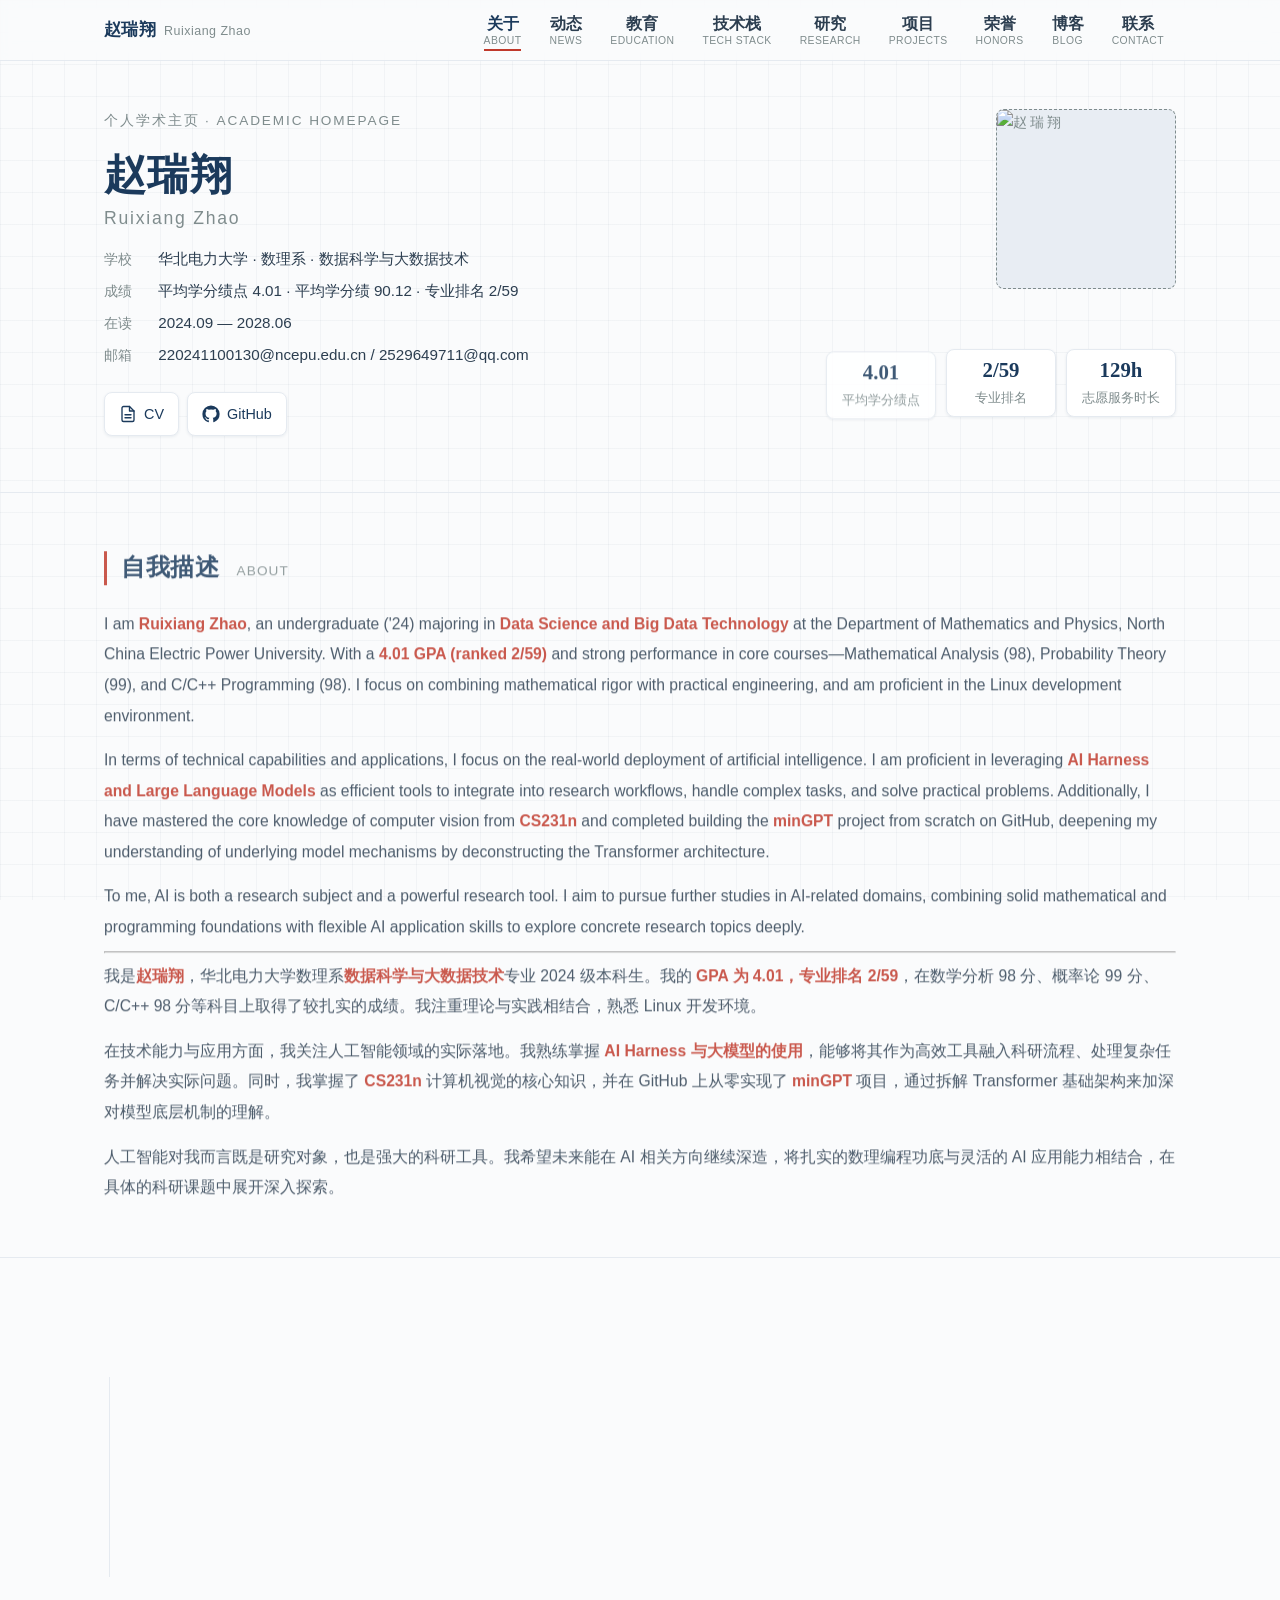
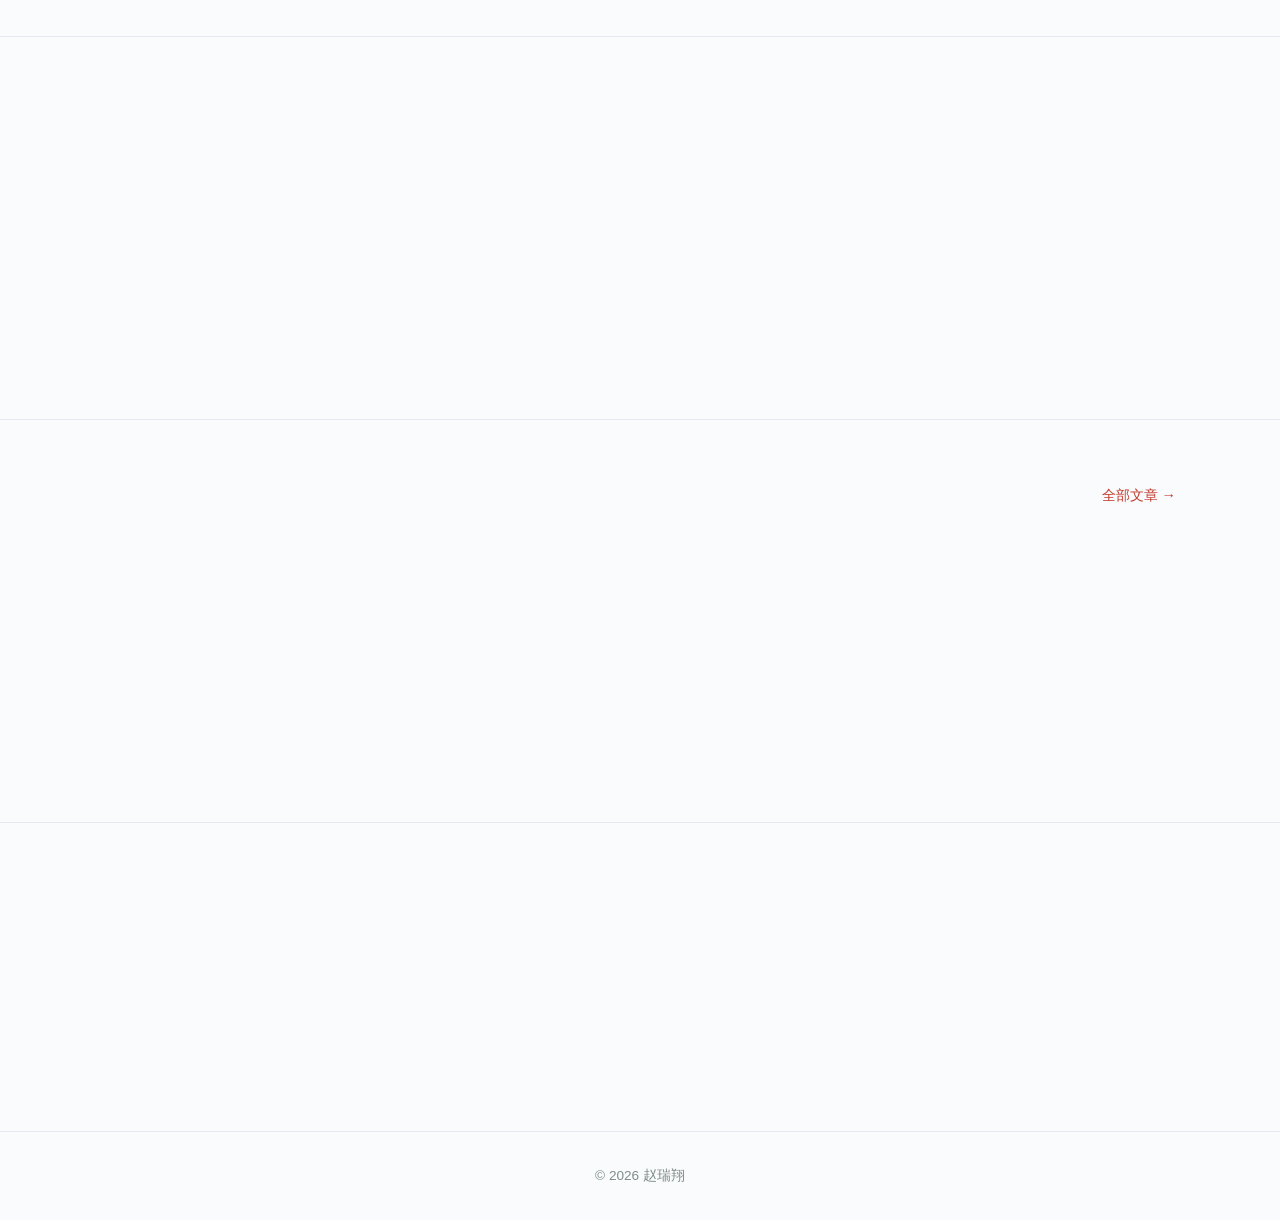
==== commit 59d29021: "docs:简单修改" ====
--- a/index.html
+++ b/index.html
@@ -117,7 +117,7 @@
             <div class="about__lang-block about__lang-en">
               <p>I am <strong>Ruixiang Zhao</strong>, an undergraduate ('24) majoring in <strong>Data Science and Big Data Technology</strong> at the Department of Mathematics and Physics, North China Electric Power University. With a <strong>4.01 GPA (ranked 2/59)</strong> and strong performance in core courses—Mathematical Analysis (98), Probability Theory (99), and C/C++ Programming (98). I focus on combining mathematical rigor with practical engineering, and am proficient in the Linux development environment.</p>
 
-              <p>In terms of technical capabilities and applications, I focus on the real-world deployment of artificial intelligence. I am proficient in leveraging <strong>AI Agents and Large Language Models</strong> as efficient tools to integrate into research workflows, handle complex tasks, and solve practical problems. Additionally, I have mastered the core knowledge of computer vision from <strong>CS231n</strong> and completed building the <strong>minGPT</strong> project from scratch on GitHub, deepening my understanding of underlying model mechanisms by deconstructing the Transformer architecture.</p>
+              <p>In terms of technical capabilities and applications, I focus on the real-world deployment of artificial intelligence. I am proficient in leveraging <strong>AI Harness and Large Language Models</strong> as efficient tools to integrate into research workflows, handle complex tasks, and solve practical problems. Additionally, I have mastered the core knowledge of computer vision from <strong>CS231n</strong> and completed building the <strong>minGPT</strong> project from scratch on GitHub, deepening my understanding of underlying model mechanisms by deconstructing the Transformer architecture.</p>
 
               <p>To me, AI is both a research subject and a powerful research tool. I aim to pursue further studies in AI-related domains, combining solid mathematical and programming foundations with flexible AI application skills to explore concrete research topics deeply.</p>
             </div>
@@ -128,7 +128,7 @@
             <div class="about__lang-block about__lang-zh">
               <p>我是<strong>赵瑞翔</strong>，华北电力大学数理系<strong>数据科学与大数据技术</strong>专业 2024 级本科生。我的 <strong>GPA 为 4.01，专业排名 2/59</strong>，在数学分析 98 分、概率论 99 分、C/C++ 98 分等科目上取得了较扎实的成绩。我注重理论与实践相结合，熟悉 Linux 开发环境。</p>
 
-              <p>在技术能力与应用方面，我关注人工智能领域的实际落地。我熟练掌握 <strong>AI Agent 与大模型的使用</strong>，能够将其作为高效工具融入科研流程、处理复杂任务并解决实际问题。同时，我掌握了 <strong>CS231n</strong> 计算机视觉的核心知识，并在 GitHub 上从零实现了 <strong>minGPT</strong> 项目，通过拆解 Transformer 基础架构来加深对模型底层机制的理解。</p>
+              <p>在技术能力与应用方面，我关注人工智能领域的实际落地。我熟练掌握 <strong>AI Harness 与大模型的使用</strong>，能够将其作为高效工具融入科研流程、处理复杂任务并解决实际问题。同时，我掌握了 <strong>CS231n</strong> 计算机视觉的核心知识，并在 GitHub 上从零实现了 <strong>minGPT</strong> 项目，通过拆解 Transformer 基础架构来加深对模型底层机制的理解。</p>
 
               <p>人工智能对我而言既是研究对象，也是强大的科研工具。我希望未来能在 AI 相关方向继续深造，将扎实的数理编程功底与灵活的 AI 应用能力相结合，在具体的科研课题中展开深入探索。</p>
             </div>
@@ -149,11 +149,7 @@
           </li>
           <li class="news__item">
             <time class="news__time" datetime="2026-07">2026.07</time>
-            <p class="news__text">深度修完 Stanford CS231n 计算机视觉课程并完成配套 Assignment</p>
-          </li>
-          <li class="news__item">
-            <time class="news__time" datetime="2026-06">2026.06</time>
-            <p class="news__text">入门具身智能，整理并复现 ACT 核心算法笔记</p>
+            <p class="news__text">修完 Stanford CS231n 计算机视觉课程并完成配套 Assignment</p>
           </li>
           <li class="news__item">
             <time class="news__time" datetime="2026-05">2026.05</time>
@@ -161,7 +157,7 @@
           </li>
           <li class="news__item">
             <time class="news__time" datetime="2026-03">2026.03</time>
-            <p class="news__text">正式开启AI相关领域的系统学习</p>
+            <p class="news__text">接触深度学习相关内容</p>
           </li>
           <li class="news__item">
             <time class="news__time" datetime="2024-09">2024.09</time>
@@ -226,7 +222,7 @@
         <h2 class="section__title">研究兴趣 <span class="section__title-en">Research Interests</span></h2>
         <div class="blocks">
           <div class="block">
-            <h3 class="block__title">大模型<span class="block__title-en">Large Models</span></h3>
+            <h3 class="block__title">大模型<span class="block__title-en">Large Language Model</span></h3>
             <p class="block__text">深入理解 Transformer 架构与底层机制，从零手写实现 minGPT，关注模型训练、微调与推理优化</p>
           </div>
           <div class="block">
@@ -235,7 +231,7 @@
           </div>
           <div class="block">
             <h3 class="block__title">AI Engineering<span class="block__title-en"></span></h3>
-            <p class="block__text">熟练运用 AI Agent 与大模型构建高效工具链，融入科研与实际工作流，解决复杂问题</p>
+            <p class="block__text">借助大模型与AI Harness构建工具链，实践Vibe Coding，聚焦工程落地</p>
           </div>
         </div>
       </div>
--- a/css/style.css
+++ b/css/style.css
@@ -186,10 +186,9 @@
   padding: 6px 12px;
   color: var(--color-text);
   border-radius: 4px;
-  /* 触控目标不小于 44px */
   min-height: 44px;
   display: inline-flex;
-  flex-direction: column;
+  flex-direction: column !important;
   align-items: center;
   justify-content: center;
   line-height: 1.25;
@@ -206,12 +205,14 @@
 
 /* 导航中文：偏大、加粗 */
 .nav__zh {
+  display: block !important;
   font-size: 1rem;
   font-weight: 700;
 }
 
 /* 导航英文：偏小、淡灰色 */
 .nav__en {
+  display: block !important;
   font-size: .65rem;
   font-weight: 400;
   color: var(--color-muted);
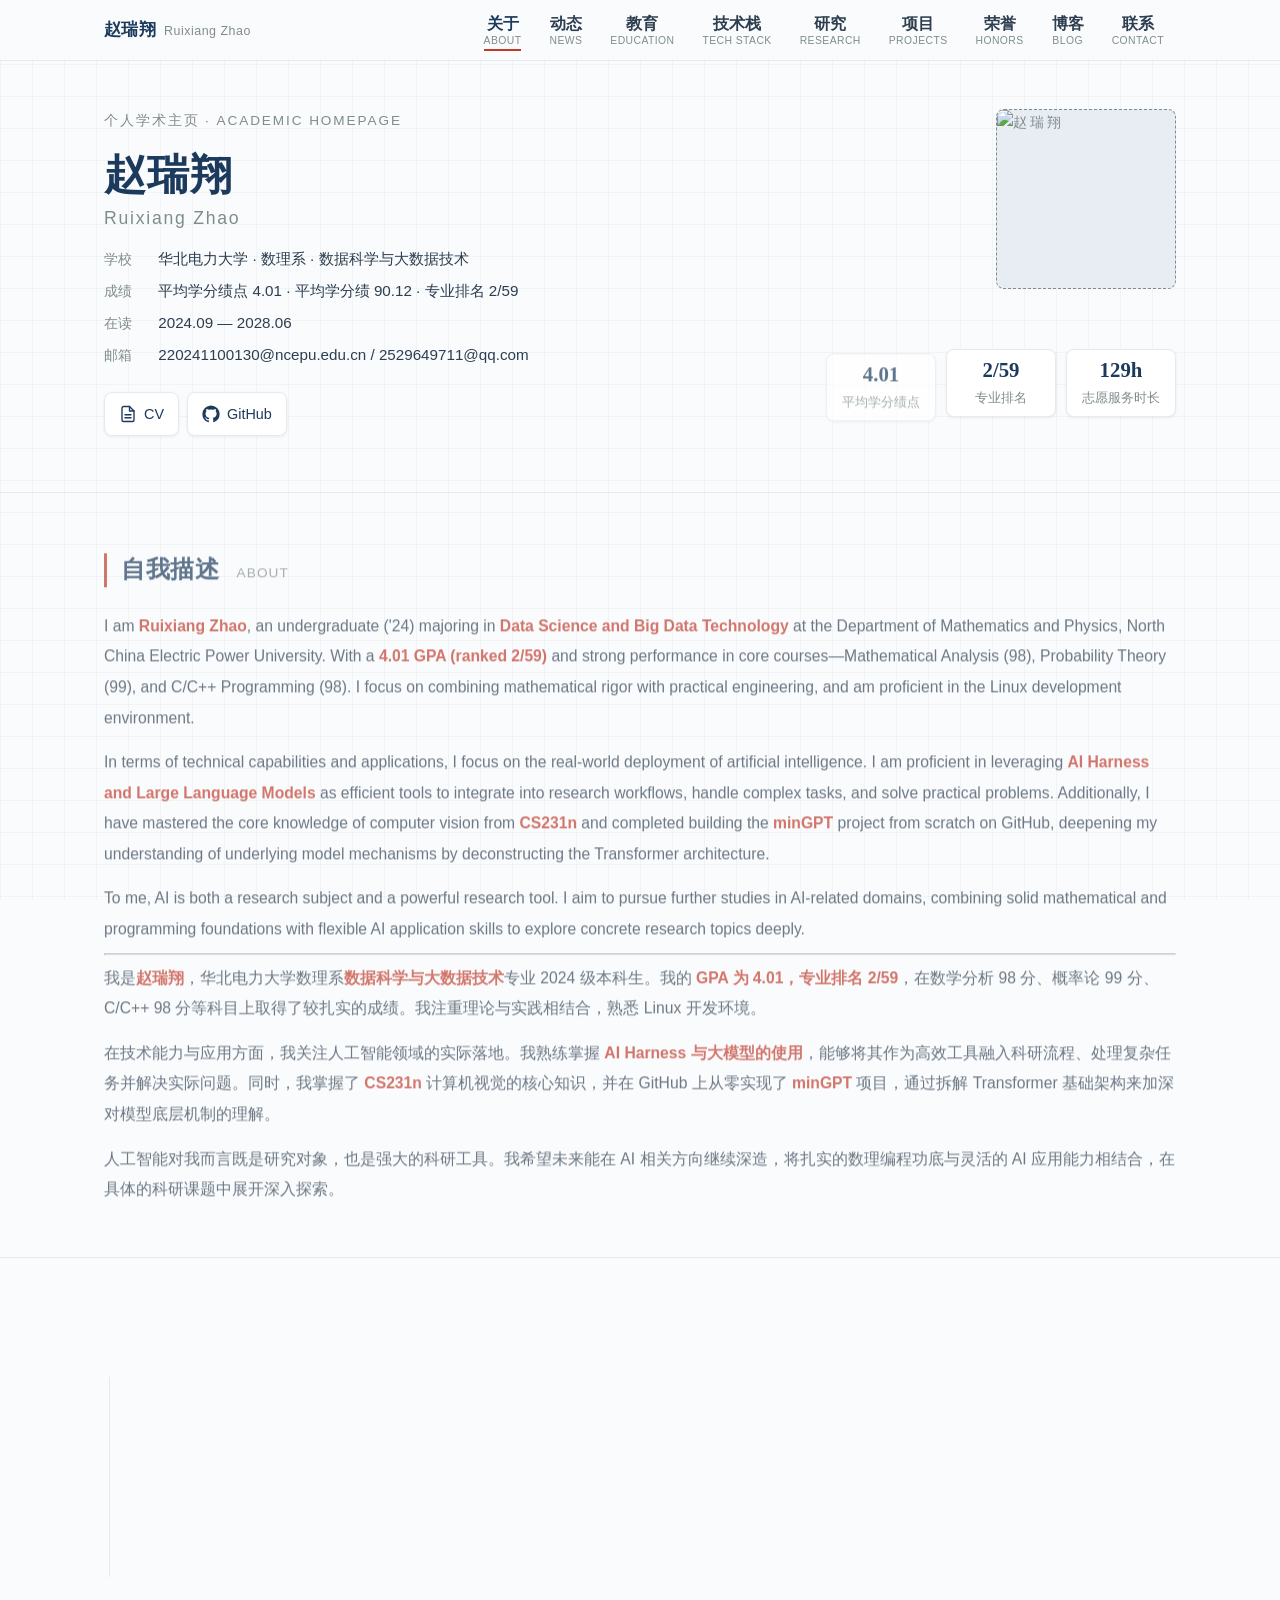
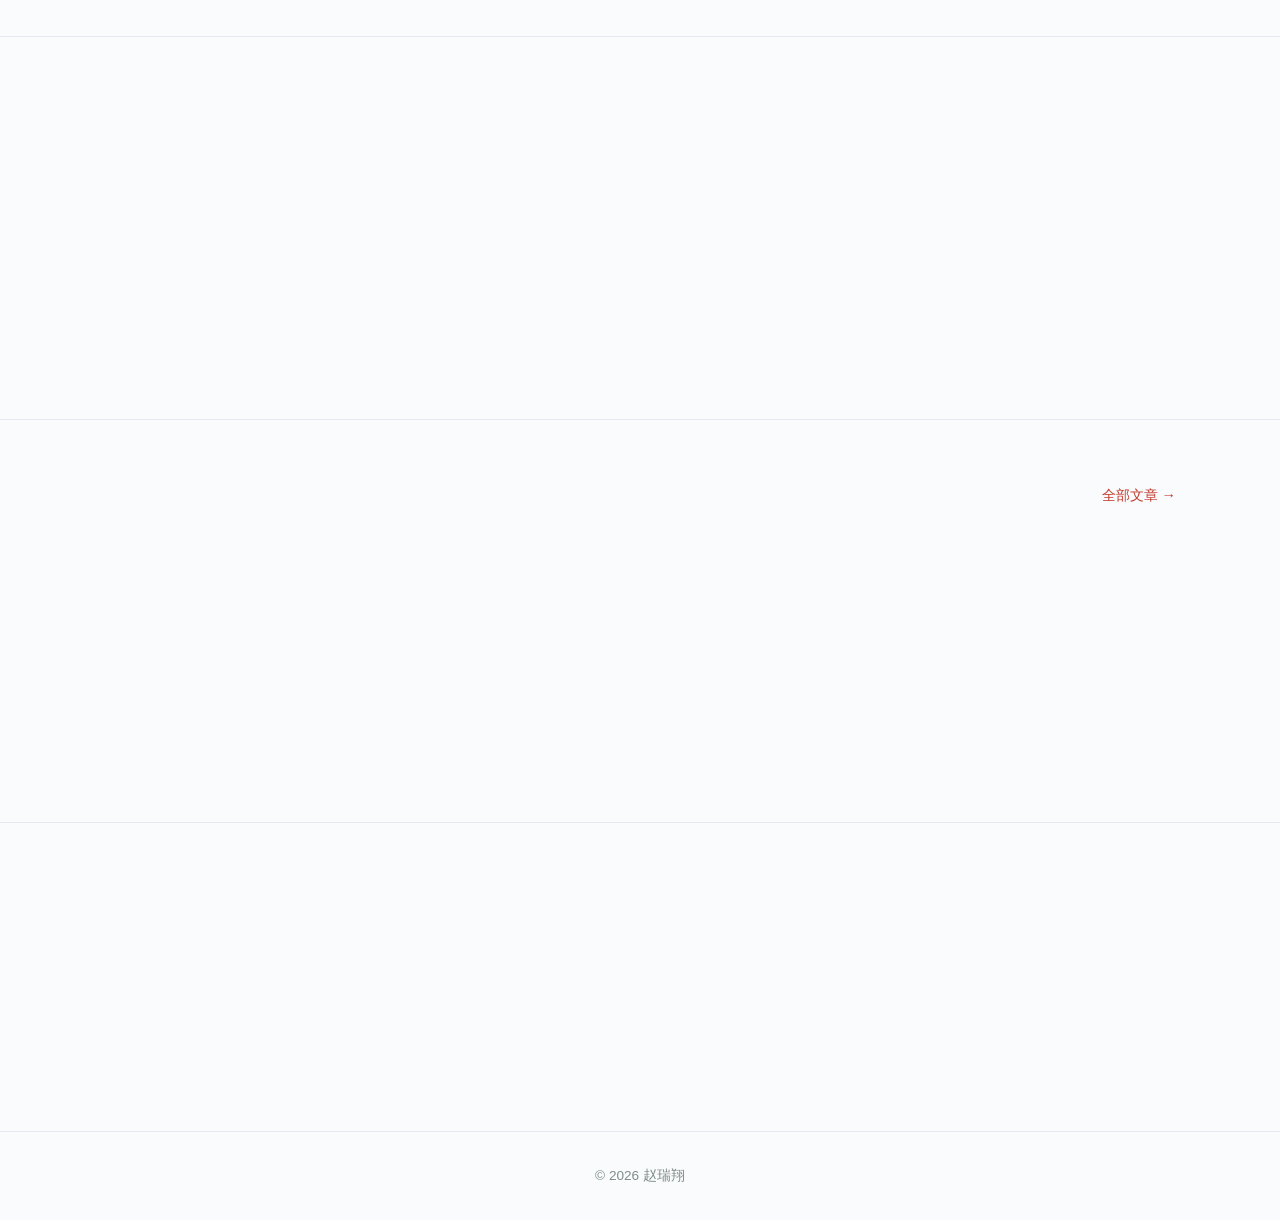
==== commit a3d368c0: "fix" ====
--- a/index.html
+++ b/index.html
@@ -74,7 +74,7 @@
             </div>
           </dl>
           <ul class="hero__links" aria-label="外部链接">
-            <li><a href="简历.pdf" target="_blank" aria-label="简历">
+            <li><a href="resume.pdf" target="_blank" aria-label="简历">
               <svg viewBox="0 0 24 24" width="18" height="18" fill="none" stroke="currentColor" stroke-width="1.8" stroke-linecap="round" stroke-linejoin="round" aria-hidden="true"><path d="M14 2H6a2 2 0 0 0-2 2v16a2 2 0 0 0 2 2h12a2 2 0 0 0 2-2V8z"/><polyline points="14 2 14 8 20 8"/><line x1="16" y1="13" x2="8" y2="13"/><line x1="16" y1="17" x2="8" y2="17"/></svg>
               <span>CV</span></a></li>
             <li><a href="https://github.com/zrxhewenyi" target="_blank" rel="noopener" aria-label="GitHub">
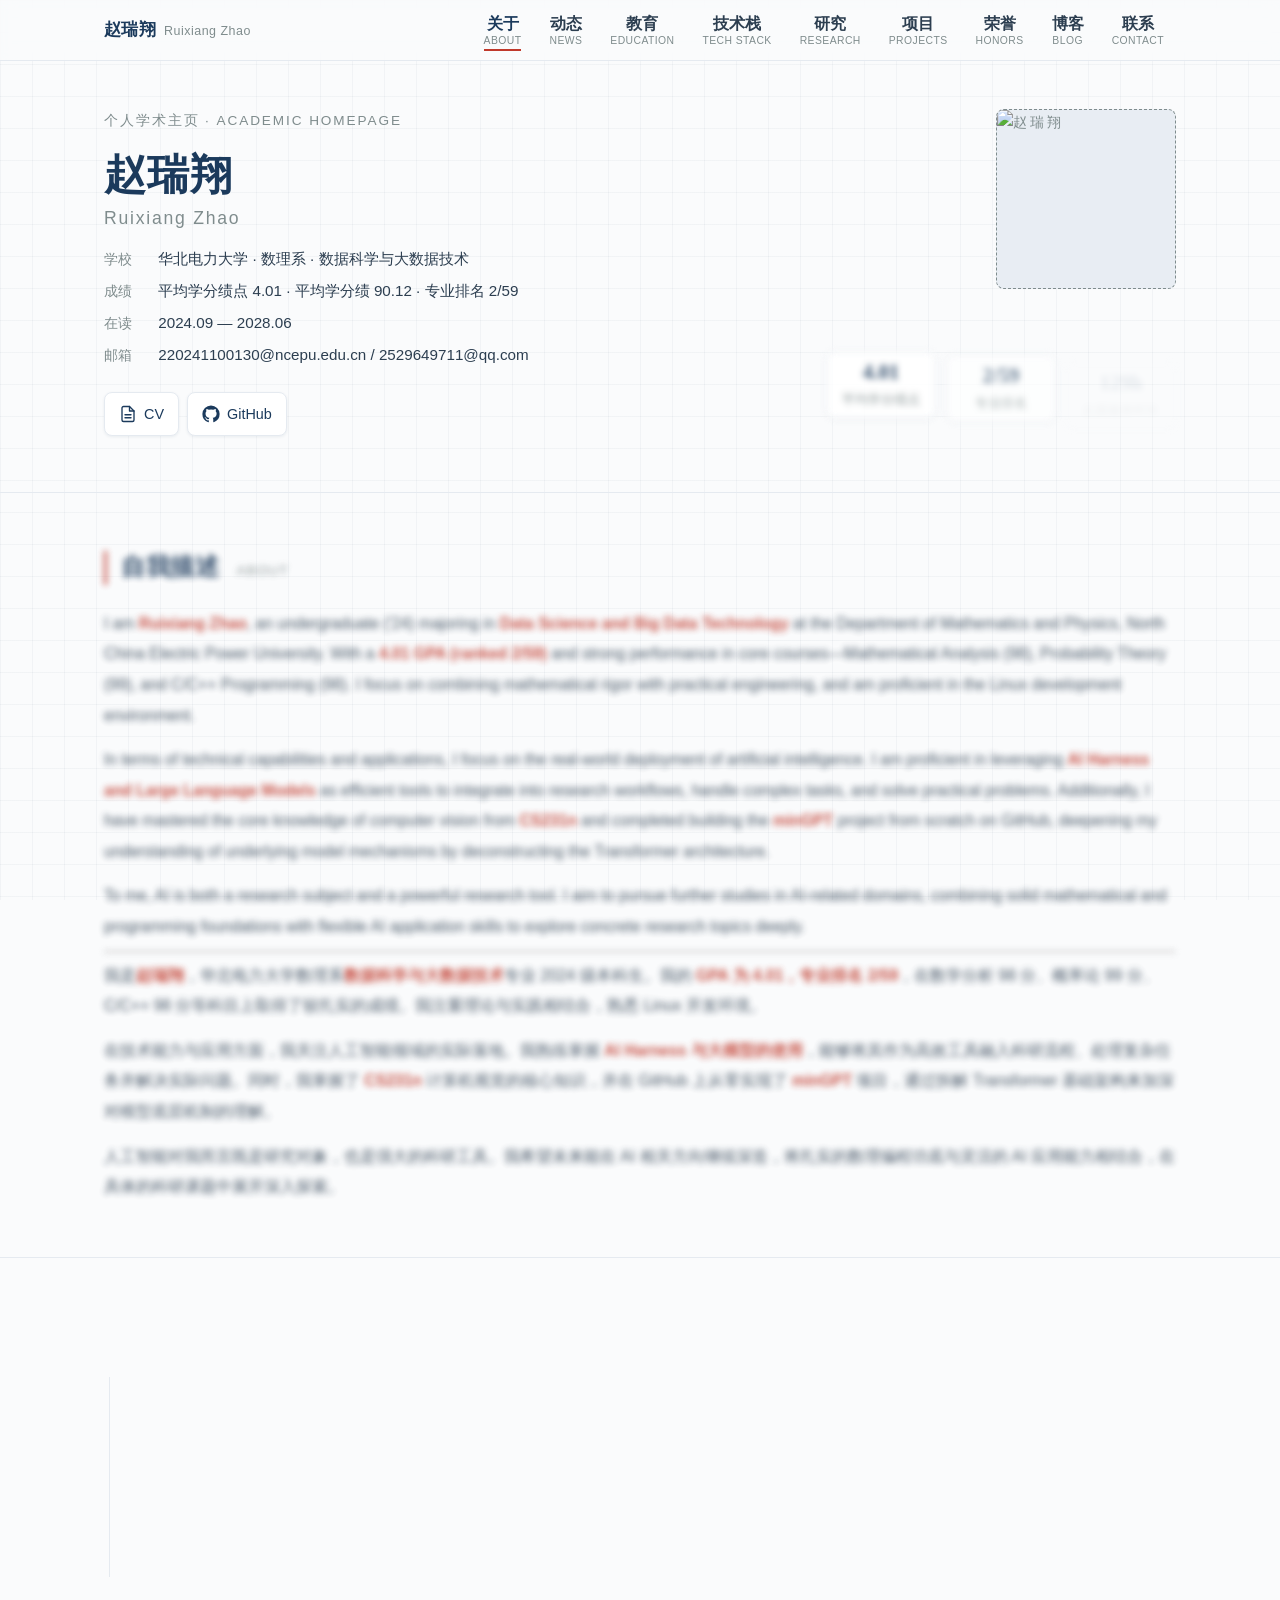
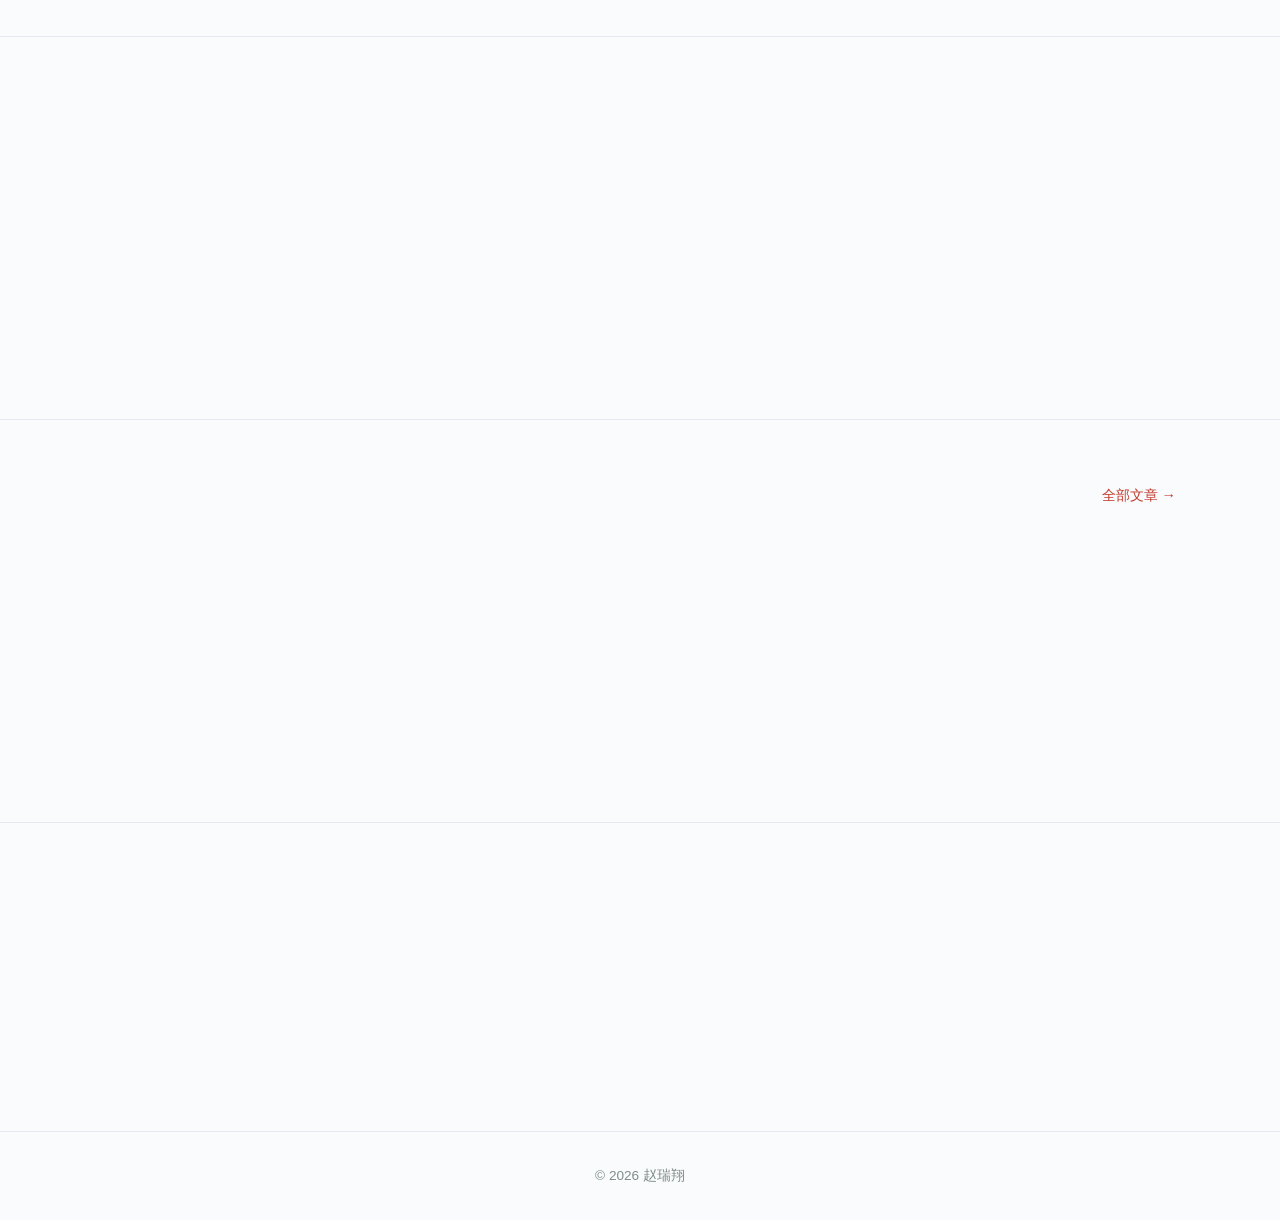
==== commit a1e99070: "fix" ====
--- a/index.html
+++ b/index.html
@@ -187,7 +187,7 @@
               <li>数学分析(1) 98</li>
               <li>离散数学 97</li>
               <li>概率论 99</li>
-              <li>数据结构与算法 92</li>
+              <li>数据库基本原理 98</li>
               <li>线性规划 95</li>
             </ul>
           </div>
